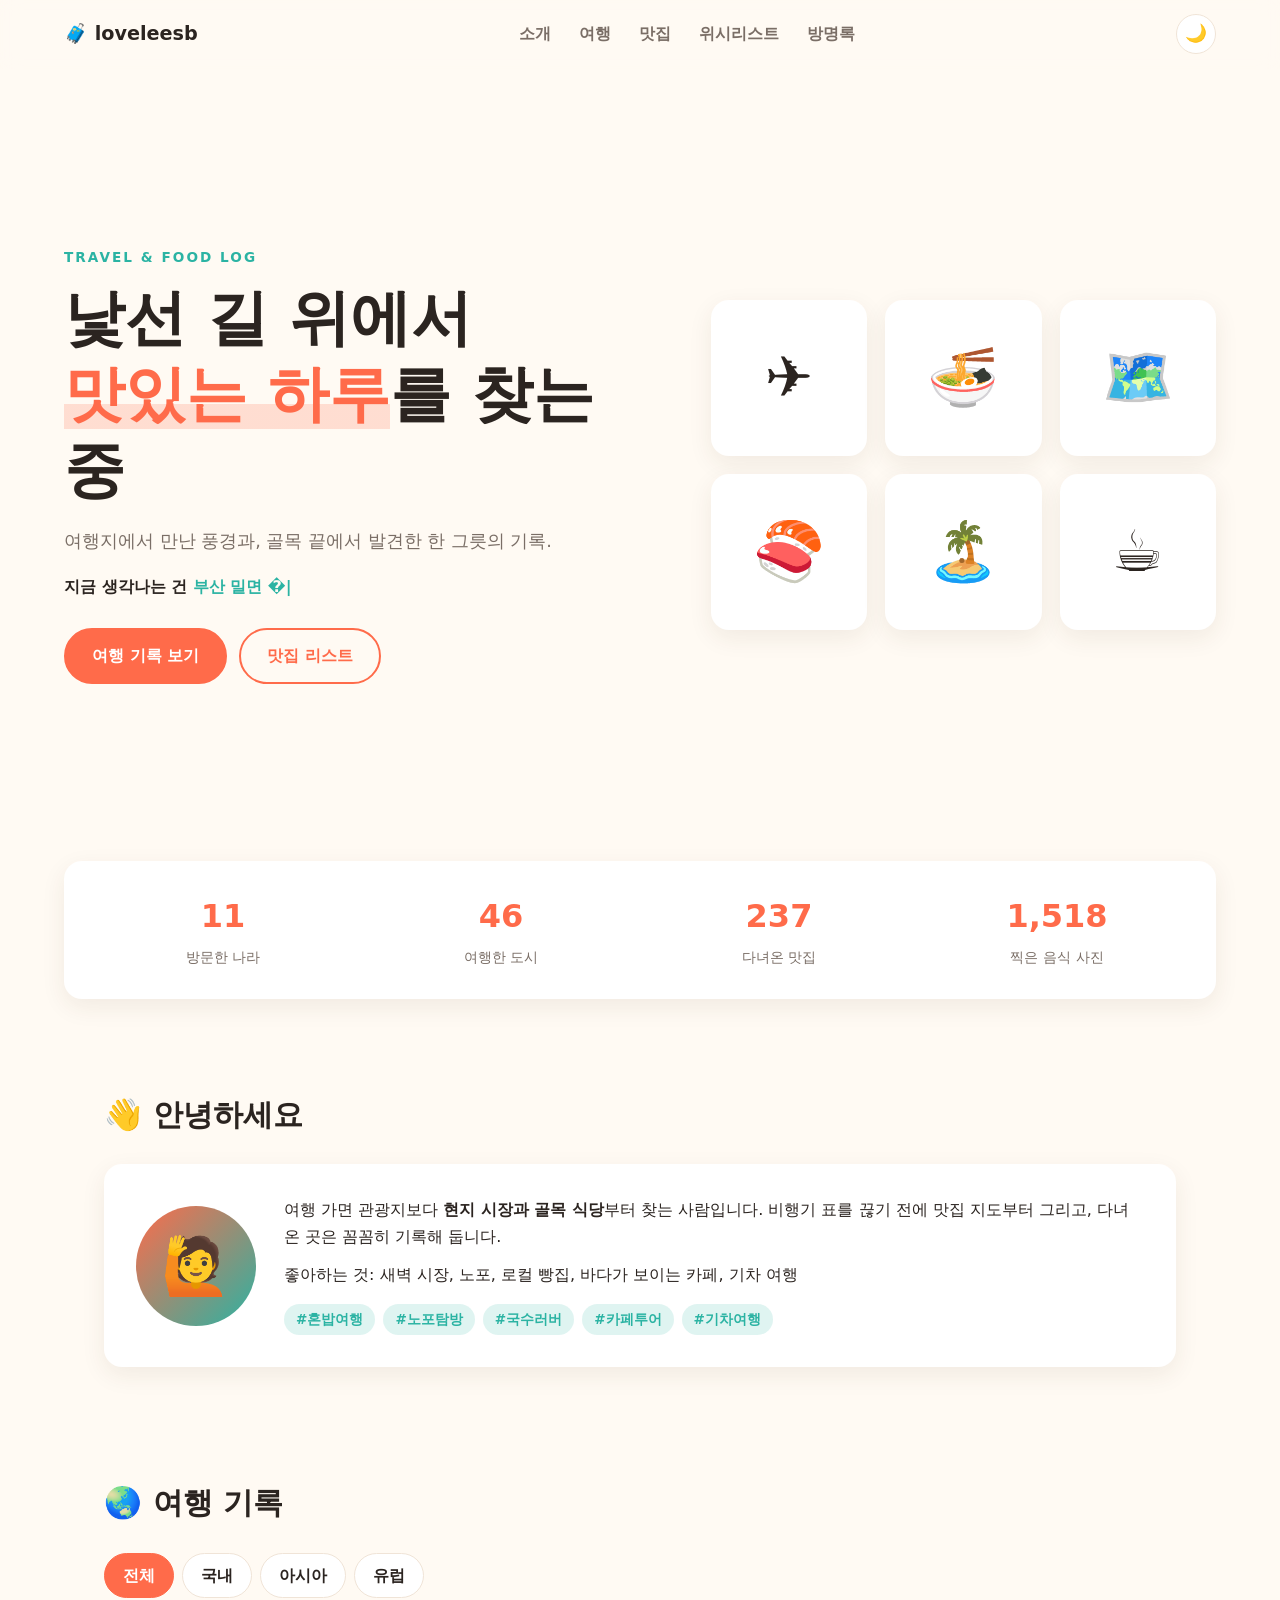
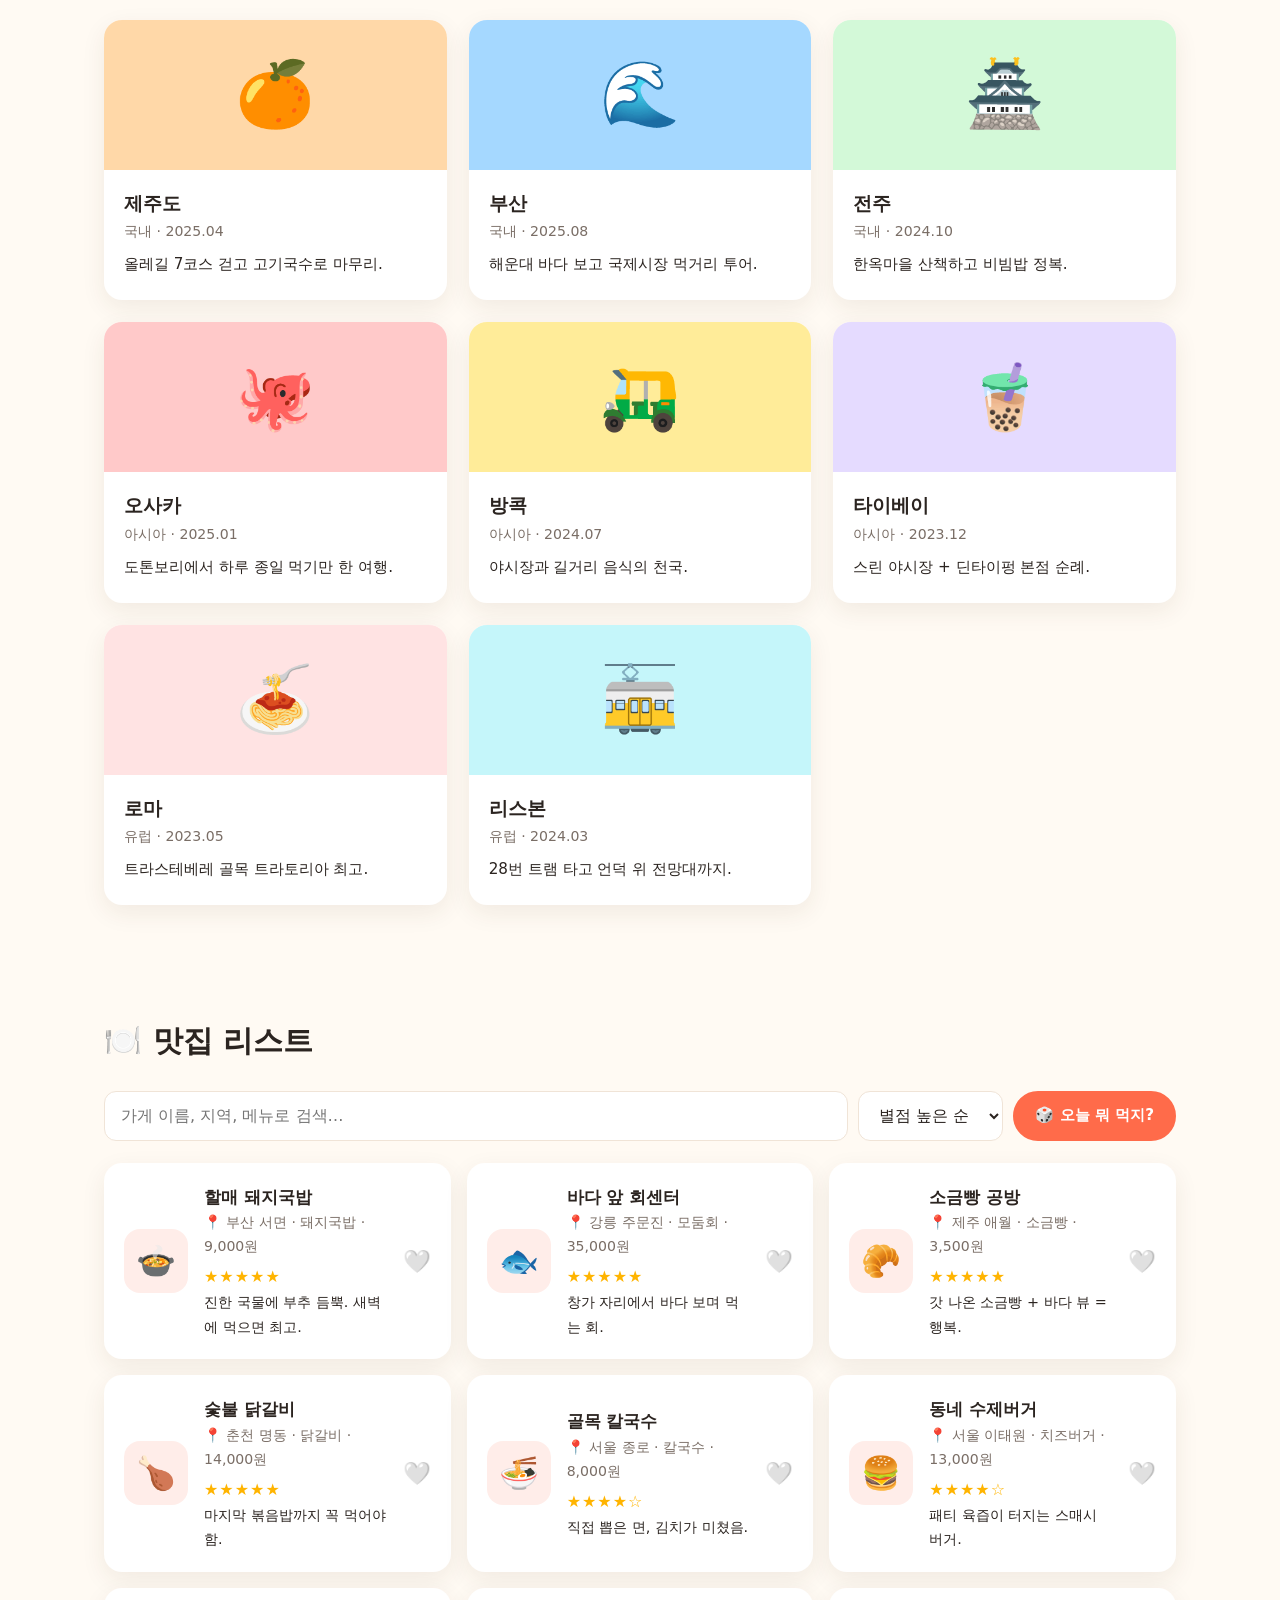
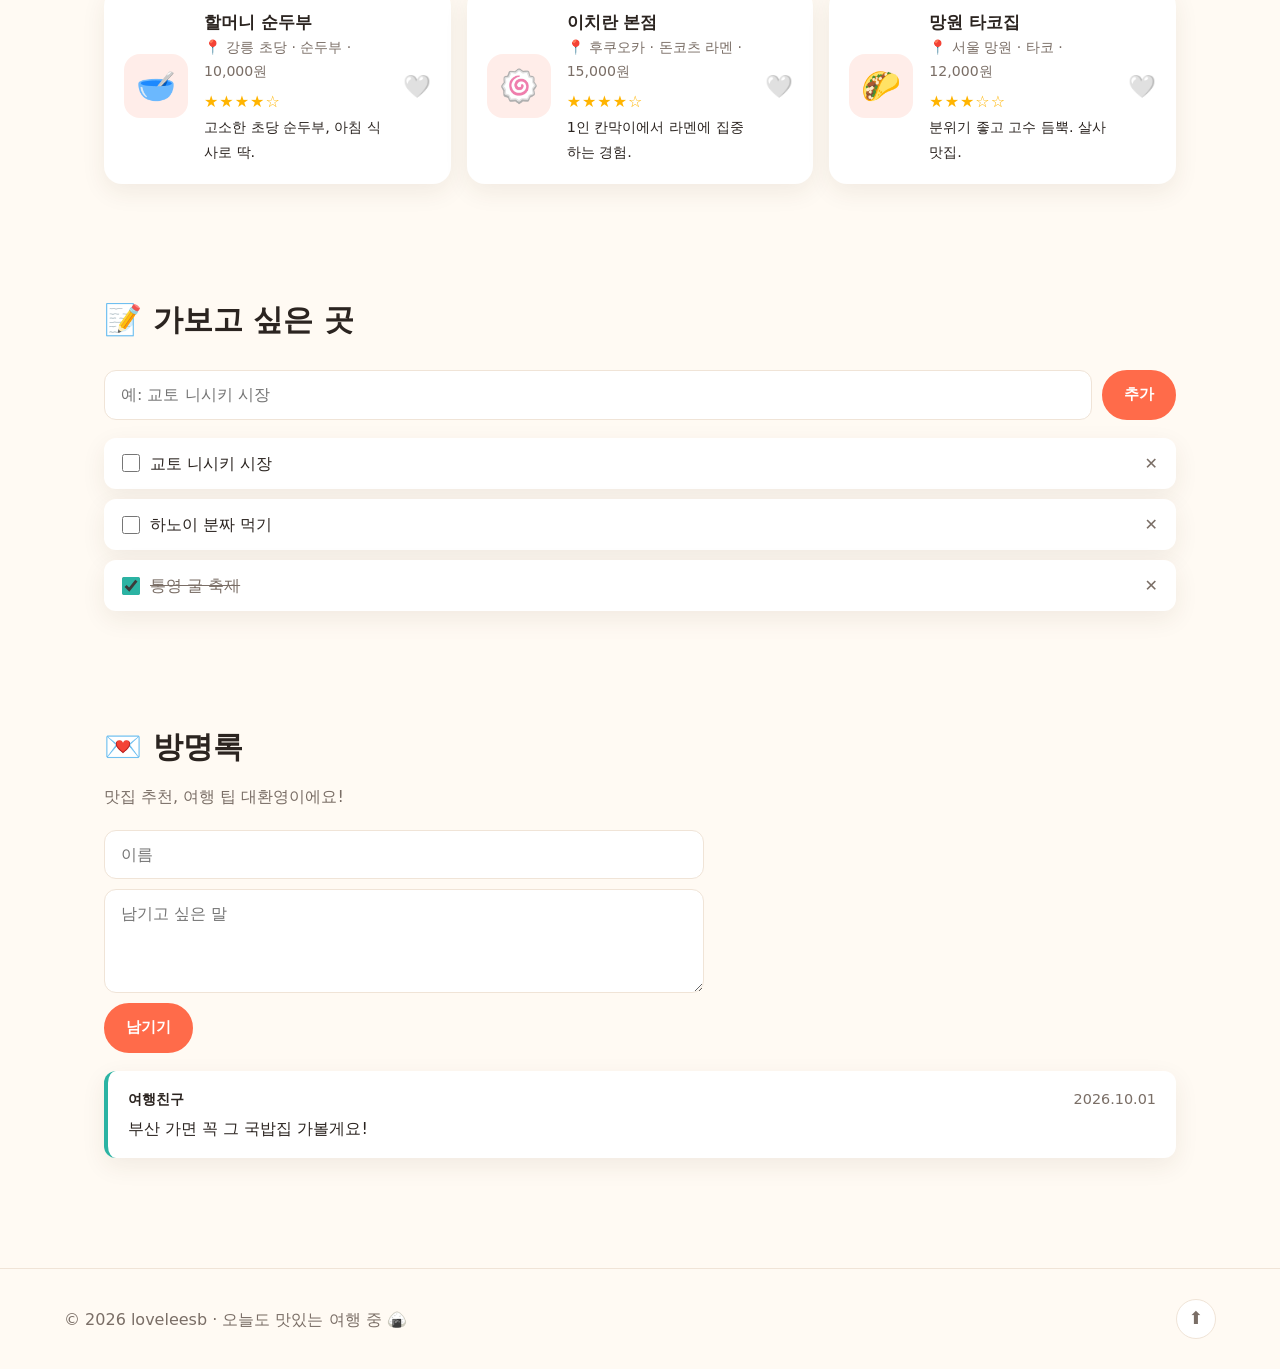
==== index.html @ 7c053d36 "Add personal travel & food page Co-Authored-By: Claude Opus 5.5 <noreply@anthropic.com>" ====
<!DOCTYPE html>
<html lang="ko">
<head>
  <meta charset="UTF-8">
  <meta name="viewport" content="width=device-width, initial-scale=1.0">
  <title>loveleesb · 여행과 맛집 기록</title>
  <meta name="description" content="여행과 맛집 탐방을 좋아하는 loveleesb의 개인 페이지">
  <link rel="stylesheet" href="style.css">
</head>
<body>
  <!-- 내비게이션 -->
  <header class="nav" id="nav">
    <a href="#home" class="logo">🧳 loveleesb</a>
    <nav>
      <ul class="nav-links" id="navLinks">
        <li><a href="#about">소개</a></li>
        <li><a href="#travel">여행</a></li>
        <li><a href="#food">맛집</a></li>
        <li><a href="#wishlist">위시리스트</a></li>
        <li><a href="#guestbook">방명록</a></li>
      </ul>
    </nav>
    <div class="nav-actions">
      <button class="icon-btn" id="themeToggle" aria-label="다크 모드 전환">🌙</button>
      <button class="icon-btn menu-btn" id="menuBtn" aria-label="메뉴 열기">☰</button>
    </div>
  </header>

  <!-- 히어로 -->
  <section class="hero" id="home">
    <div class="hero-content">
      <p class="hero-eyebrow">Travel &amp; Food Log</p>
      <h1>낯선 길 위에서<br><span class="accent">맛있는 하루</span>를 찾는 중</h1>
      <p class="hero-sub">여행지에서 만난 풍경과, 골목 끝에서 발견한 한 그릇의 기록.</p>
      <p class="typing">지금 생각나는 건 <span id="typing"></span><span class="cursor">|</span></p>
      <div class="hero-buttons">
        <a href="#travel" class="btn primary">여행 기록 보기</a>
        <a href="#food" class="btn ghost">맛집 리스트</a>
      </div>
    </div>
    <div class="hero-emoji" aria-hidden="true">
      <span>✈️</span><span>🍜</span><span>🗺️</span><span>🍣</span><span>🏝️</span><span>☕</span>
    </div>
  </section>

  <!-- 통계 -->
  <section class="stats">
    <div class="stat"><strong class="count" data-target="12">0</strong><span>방문한 나라</span></div>
    <div class="stat"><strong class="count" data-target="47">0</strong><span>여행한 도시</span></div>
    <div class="stat"><strong class="count" data-target="238">0</strong><span>다녀온 맛집</span></div>
    <div class="stat"><strong class="count" data-target="1520">0</strong><span>찍은 음식 사진</span></div>
  </section>

  <!-- 소개 -->
  <section class="section reveal" id="about">
    <h2 class="section-title">👋 안녕하세요</h2>
    <div class="about">
      <div class="avatar" aria-hidden="true">🙋</div>
      <div>
        <p>여행 가면 관광지보다 <b>현지 시장과 골목 식당</b>부터 찾는 사람입니다.
          비행기 표를 끊기 전에 맛집 지도부터 그리고, 다녀온 곳은 꼼꼼히 기록해 둡니다.</p>
        <p>좋아하는 것: 새벽 시장, 노포, 로컬 빵집, 바다가 보이는 카페, 기차 여행</p>
        <div class="tags">
          <span>#혼밥여행</span><span>#노포탐방</span><span>#국수러버</span><span>#카페투어</span><span>#기차여행</span>
        </div>
      </div>
    </div>
  </section>

  <!-- 여행 -->
  <section class="section reveal" id="travel">
    <h2 class="section-title">🌏 여행 기록</h2>
    <div class="filters" id="travelFilters">
      <button class="chip active" data-filter="all">전체</button>
      <button class="chip" data-filter="korea">국내</button>
      <button class="chip" data-filter="asia">아시아</button>
      <button class="chip" data-filter="europe">유럽</button>
    </div>
    <div class="grid" id="travelGrid"></div>
  </section>

  <!-- 맛집 -->
  <section class="section reveal" id="food">
    <h2 class="section-title">🍽️ 맛집 리스트</h2>
    <div class="food-toolbar">
      <input type="search" id="foodSearch" placeholder="가게 이름, 지역, 메뉴로 검색…" aria-label="맛집 검색">
      <select id="foodSort" aria-label="정렬">
        <option value="rating">별점 높은 순</option>
        <option value="name">이름 순</option>
        <option value="price">가격 낮은 순</option>
      </select>
      <button class="btn primary small" id="randomPick">🎲 오늘 뭐 먹지?</button>
    </div>
    <div class="food-list" id="foodList"></div>
    <p class="empty" id="foodEmpty" hidden>검색 결과가 없어요 🥲</p>
  </section>

  <!-- 위시리스트 -->
  <section class="section reveal" id="wishlist">
    <h2 class="section-title">📝 가보고 싶은 곳</h2>
    <form class="wish-form" id="wishForm">
      <input type="text" id="wishInput" placeholder="예: 교토 니시키 시장" maxlength="40" required aria-label="가고 싶은 곳">
      <button type="submit" class="btn primary small">추가</button>
    </form>
    <ul class="wish-list" id="wishList"></ul>
  </section>

  <!-- 방명록 -->
  <section class="section reveal" id="guestbook">
    <h2 class="section-title">💌 방명록</h2>
    <p class="section-desc">맛집 추천, 여행 팁 대환영이에요!</p>
    <form class="guest-form" id="guestForm">
      <input type="text" id="guestName" placeholder="이름" maxlength="20" required aria-label="이름">
      <textarea id="guestMsg" placeholder="남기고 싶은 말" maxlength="200" rows="3" required aria-label="메시지"></textarea>
      <button type="submit" class="btn primary small">남기기</button>
    </form>
    <ul class="guest-list" id="guestList"></ul>
  </section>

  <footer class="footer">
    <p>© <span id="year"></span> loveleesb · 오늘도 맛있는 여행 중 🍙</p>
    <button class="icon-btn" id="toTop" aria-label="맨 위로">⬆️</button>
  </footer>

  <!-- 모달 -->
  <div class="modal" id="modal" hidden>
    <div class="modal-box" role="dialog" aria-modal="true">
      <button class="modal-close" id="modalClose" aria-label="닫기">✕</button>
      <div id="modalBody"></div>
    </div>
  </div>

  <script src="script.js"></script>
</body>
</html>
---- style.css ----
:root {
  --bg: #fffaf3;
  --surface: #ffffff;
  --text: #2b2420;
  --muted: #7a6e66;
  --primary: #ff6b4a;
  --primary-dark: #e4532f;
  --accent: #2bb3a3;
  --border: #f0e4d7;
  --shadow: 0 8px 24px rgba(80, 50, 20, 0.08);
  --radius: 18px;
}

[data-theme="dark"] {
  --bg: #1a1714;
  --surface: #26211d;
  --text: #f3ece6;
  --muted: #b3a79d;
  --primary: #ff825f;
  --primary-dark: #ff6b4a;
  --accent: #4fd1c1;
  --border: #3a322c;
  --shadow: 0 8px 24px rgba(0, 0, 0, 0.35);
}

* { box-sizing: border-box; margin: 0; padding: 0; }

html { scroll-behavior: smooth; scroll-padding-top: 72px; }

body {
  font-family: "Pretendard", "Apple SD Gothic Neo", "Malgun Gothic", system-ui, sans-serif;
  background: var(--bg);
  color: var(--text);
  line-height: 1.7;
  transition: background 0.3s, color 0.3s;
}

a { color: inherit; text-decoration: none; }
button, input, select, textarea { font: inherit; color: inherit; }

/* ---------- 내비게이션 ---------- */
.nav {
  position: sticky; top: 0; z-index: 50;
  display: flex; align-items: center; justify-content: space-between;
  padding: 14px 5vw;
  background: color-mix(in srgb, var(--bg) 85%, transparent);
  backdrop-filter: blur(10px);
  border-bottom: 1px solid transparent;
  transition: border-color 0.3s;
}
.nav.scrolled { border-color: var(--border); }
.logo { font-weight: 800; font-size: 1.2rem; }
.nav-links { display: flex; gap: 28px; list-style: none; }
.nav-links a { font-weight: 600; color: var(--muted); transition: color 0.2s; }
.nav-links a:hover, .nav-links a.active { color: var(--primary); }
.nav-actions { display: flex; gap: 8px; }

.icon-btn {
  width: 40px; height: 40px; border-radius: 50%;
  border: 1px solid var(--border); background: var(--surface);
  cursor: pointer; font-size: 1.1rem;
  transition: transform 0.2s;
}
.icon-btn:hover { transform: scale(1.08); }
.menu-btn { display: none; }

/* ---------- 히어로 ---------- */
.hero {
  min-height: 88vh;
  display: grid; grid-template-columns: 1.2fr 1fr; align-items: center; gap: 40px;
  padding: 40px 5vw;
}
.hero-eyebrow { color: var(--accent); font-weight: 700; letter-spacing: 0.15em; text-transform: uppercase; font-size: 0.85rem; }
.hero h1 { font-size: clamp(2.2rem, 5vw, 3.8rem); line-height: 1.25; margin: 12px 0 18px; }
.accent {
  color: var(--primary);
  background: linear-gradient(transparent 65%, color-mix(in srgb, var(--primary) 20%, transparent) 65%);
}
.hero-sub { color: var(--muted); font-size: 1.1rem; }
.typing { margin-top: 16px; font-weight: 600; }
#typing { color: var(--accent); }
.cursor { animation: blink 1s step-end infinite; color: var(--accent); }
@keyframes blink { 50% { opacity: 0; } }

.hero-buttons { display: flex; gap: 12px; margin-top: 28px; flex-wrap: wrap; }
.btn {
  display: inline-block; padding: 12px 26px; border-radius: 999px;
  font-weight: 700; border: 2px solid var(--primary); cursor: pointer;
  transition: transform 0.2s, background 0.2s;
}
.btn:hover { transform: translateY(-2px); }
.btn.primary { background: var(--primary); color: #fff; }
.btn.primary:hover { background: var(--primary-dark); }
.btn.ghost { background: transparent; color: var(--primary); }
.btn.small { padding: 10px 20px; font-size: 0.95rem; }

.hero-emoji {
  display: grid; grid-template-columns: repeat(3, 1fr); gap: 18px;
}
.hero-emoji span {
  aspect-ratio: 1; display: grid; place-items: center;
  font-size: clamp(2.2rem, 5vw, 3.6rem);
  background: var(--surface); border-radius: var(--radius);
  box-shadow: var(--shadow);
  animation: float 4s ease-in-out infinite;
}
.hero-emoji span:nth-child(2n) { animation-delay: -2s; }
.hero-emoji span:nth-child(3n) { animation-delay: -1s; }
@keyframes float { 50% { transform: translateY(-10px); } }

/* ---------- 통계 ---------- */
.stats {
  display: grid; grid-template-columns: repeat(4, 1fr); gap: 16px;
  margin: 0 5vw; padding: 28px;
  background: var(--surface); border-radius: var(--radius); box-shadow: var(--shadow);
  text-align: center;
}
.stat strong { display: block; font-size: 2rem; color: var(--primary); }
.stat span { color: var(--muted); font-size: 0.9rem; }

/* ---------- 공통 섹션 ---------- */
.section { padding: 90px 5vw 20px; max-width: 1200px; margin: 0 auto; }
.section-title { font-size: 1.9rem; margin-bottom: 24px; }
.section-desc { color: var(--muted); margin: -14px 0 20px; }

.reveal { opacity: 0; transform: translateY(30px); transition: opacity 0.7s, transform 0.7s; }
.reveal.visible { opacity: 1; transform: none; }

/* ---------- 소개 ---------- */
.about {
  display: flex; gap: 28px; align-items: center;
  background: var(--surface); padding: 32px; border-radius: var(--radius); box-shadow: var(--shadow);
}
.about p + p { margin-top: 10px; }
.avatar {
  flex-shrink: 0; width: 120px; height: 120px; border-radius: 50%;
  display: grid; place-items: center; font-size: 3.5rem;
  background: linear-gradient(135deg, var(--primary), var(--accent));
}
.tags { display: flex; flex-wrap: wrap; gap: 8px; margin-top: 16px; }
.tags span {
  padding: 4px 12px; border-radius: 999px; font-size: 0.85rem; font-weight: 600;
  background: color-mix(in srgb, var(--accent) 15%, transparent); color: var(--accent);
}

/* ---------- 필터 & 카드 ---------- */
.filters { display: flex; gap: 8px; flex-wrap: wrap; margin-bottom: 22px; }
.chip {
  padding: 8px 18px; border-radius: 999px; cursor: pointer; font-weight: 600;
  border: 1px solid var(--border); background: var(--surface);
  transition: all 0.2s;
}
.chip.active, .chip:hover { background: var(--primary); color: #fff; border-color: var(--primary); }

.grid { display: grid; grid-template-columns: repeat(auto-fill, minmax(260px, 1fr)); gap: 22px; }
.card {
  background: var(--surface); border-radius: var(--radius); overflow: hidden;
  box-shadow: var(--shadow); cursor: pointer;
  transition: transform 0.25s, box-shadow 0.25s;
  animation: pop 0.4s ease;
}
.card:hover { transform: translateY(-6px); box-shadow: 0 14px 32px rgba(80, 50, 20, 0.15); }
@keyframes pop { from { opacity: 0; transform: scale(0.95); } }
.card-cover { height: 150px; display: grid; place-items: center; font-size: 4rem; }
.card-body { padding: 18px 20px 22px; }
.card-body h3 { font-size: 1.2rem; }
.card-meta { color: var(--muted); font-size: 0.88rem; }
.card-body p { margin-top: 8px; font-size: 0.95rem; }

/* ---------- 맛집 ---------- */
.food-toolbar { display: flex; gap: 10px; flex-wrap: wrap; margin-bottom: 22px; }
.food-toolbar input, .food-toolbar select,
.wish-form input, .guest-form input, .guest-form textarea {
  padding: 10px 16px; border-radius: 12px;
  border: 1px solid var(--border); background: var(--surface);
  outline: none; transition: border-color 0.2s;
}
.food-toolbar input { flex: 1; min-width: 200px; }
input:focus, select:focus, textarea:focus { border-color: var(--primary); }

.food-list { display: grid; grid-template-columns: repeat(auto-fill, minmax(320px, 1fr)); gap: 16px; }
.food-item {
  display: flex; gap: 16px; align-items: center;
  background: var(--surface); padding: 18px; border-radius: var(--radius); box-shadow: var(--shadow);
  border: 2px solid transparent; transition: border-color 0.3s;
  animation: pop 0.4s ease;
}
.food-item.highlight { border-color: var(--primary); animation: shake 0.5s; }
@keyframes shake { 25% { transform: rotate(-1.5deg); } 75% { transform: rotate(1.5deg); } }
.food-emoji {
  flex-shrink: 0; width: 64px; height: 64px; border-radius: 16px;
  display: grid; place-items: center; font-size: 2rem;
  background: color-mix(in srgb, var(--primary) 12%, transparent);
}
.food-info { flex: 1; min-width: 0; }
.food-info h3 { font-size: 1.05rem; }
.food-info .card-meta { margin-bottom: 4px; }
.stars { color: #ffb400; letter-spacing: 1px; }
.food-note { font-size: 0.9rem; }
.like-btn {
  border: none; background: none; cursor: pointer; font-size: 1.4rem;
  display: flex; flex-direction: column; align-items: center; color: var(--muted); font-size: 0.8rem;
}
.like-btn .heart { font-size: 1.4rem; transition: transform 0.2s; }
.like-btn.liked .heart { transform: scale(1.2); }
.empty { text-align: center; color: var(--muted); padding: 30px; }

/* ---------- 위시리스트 ---------- */
.wish-form, .guest-form { display: flex; gap: 10px; margin-bottom: 18px; flex-wrap: wrap; }
.wish-form input { flex: 1; min-width: 200px; }
.wish-list, .guest-list { list-style: none; display: grid; gap: 10px; }
.wish-list li {
  display: flex; align-items: center; gap: 12px;
  background: var(--surface); padding: 12px 18px; border-radius: 12px; box-shadow: var(--shadow);
}
.wish-list label { flex: 1; display: flex; gap: 10px; align-items: center; cursor: pointer; }
.wish-list input[type="checkbox"] { width: 18px; height: 18px; accent-color: var(--accent); }
.wish-list li.done span { text-decoration: line-through; color: var(--muted); }
.del-btn { border: none; background: none; cursor: pointer; color: var(--muted); font-size: 1rem; }
.del-btn:hover { color: var(--primary); }

/* ---------- 방명록 ---------- */
.guest-form { flex-direction: column; max-width: 600px; }
.guest-form button { align-self: flex-start; }
.guest-list li {
  background: var(--surface); padding: 16px 20px; border-radius: 12px; box-shadow: var(--shadow);
  border-left: 4px solid var(--accent);
}
.guest-list .guest-head { display: flex; justify-content: space-between; gap: 10px; font-size: 0.9rem; }
.guest-list .guest-head span { color: var(--muted); }
.guest-list p { margin-top: 4px; white-space: pre-wrap; word-break: break-word; }

/* ---------- 푸터 ---------- */
.footer {
  margin-top: 90px; padding: 30px 5vw;
  display: flex; justify-content: space-between; align-items: center;
  border-top: 1px solid var(--border); color: var(--muted);
}

/* ---------- 모달 ---------- */
.modal {
  position: fixed; inset: 0; z-index: 100;
  display: grid; place-items: center; padding: 20px;
  background: rgba(0, 0, 0, 0.5);
}
.modal[hidden] { display: none; }
.modal-box {
  position: relative; width: min(520px, 100%);
  background: var(--surface); border-radius: var(--radius); overflow: hidden;
  animation: pop 0.25s ease;
}
.modal-close {
  position: absolute; top: 12px; right: 12px;
  width: 34px; height: 34px; border-radius: 50%; border: none; cursor: pointer;
  background: rgba(255, 255, 255, 0.8); color: #333;
}
.modal-box .card-cover { height: 180px; font-size: 5rem; }
.modal-box .card-body { padding: 24px; }
.modal-box ul { margin: 12px 0 0 18px; }

/* ---------- 반응형 ---------- */
@media (max-width: 860px) {
  .menu-btn { display: block; }
  .nav-links {
    position: absolute; top: 100%; left: 0; right: 0;
    flex-direction: column; gap: 0;
    background: var(--surface); border-bottom: 1px solid var(--border);
    max-height: 0; overflow: hidden; transition: max-height 0.3s;
  }
  .nav-links.open { max-height: 320px; }
  .nav-links a { display: block; padding: 14px 5vw; }
  .hero { grid-template-columns: 1fr; min-height: auto; padding-top: 50px; }
  .stats { grid-template-columns: repeat(2, 1fr); }
  .about { flex-direction: column; text-align: center; }
  .tags { justify-content: center; }
  .food-list { grid-template-columns: 1fr; }
}
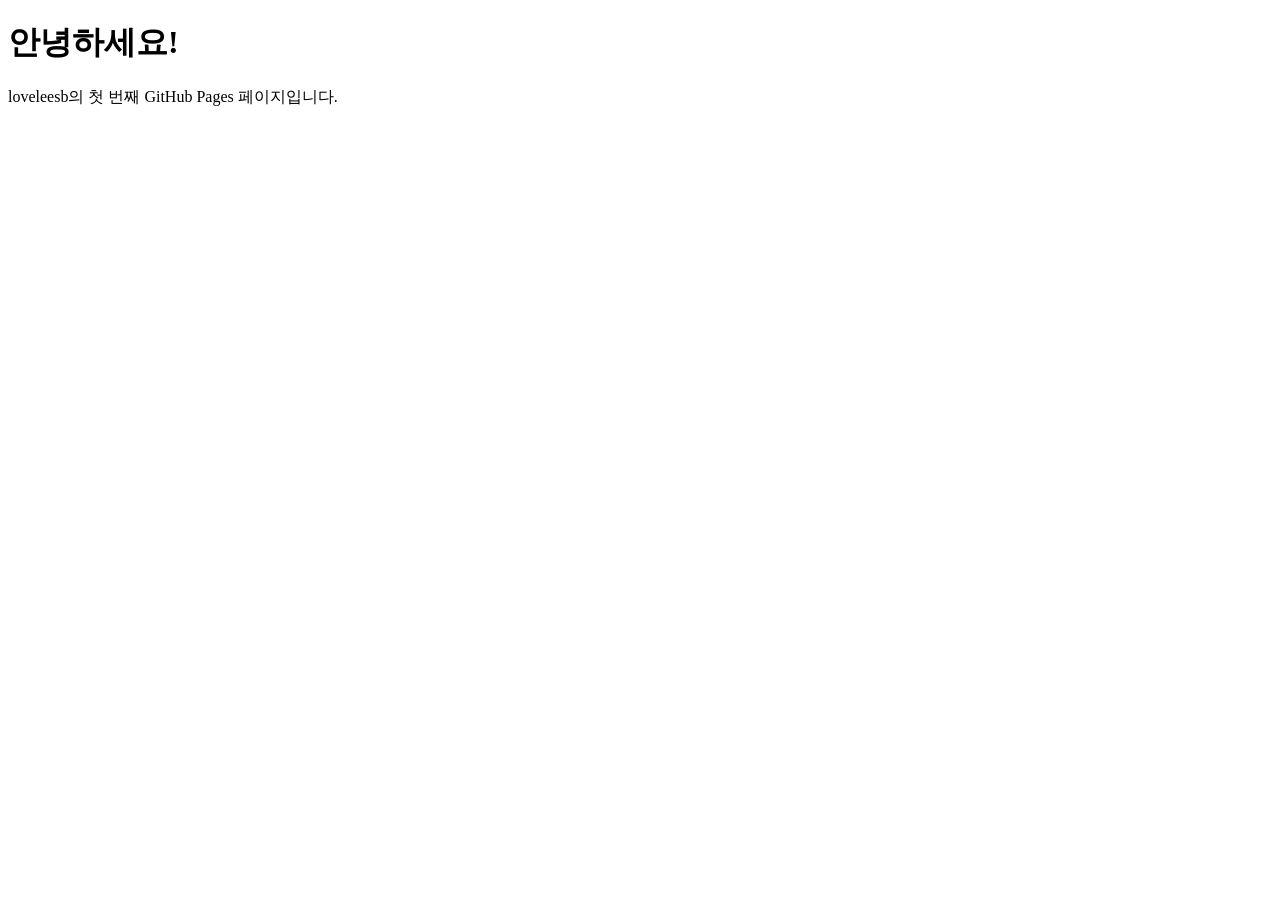
==== commit 4e56c939: "Replace index.html with simple page Co-Authored-By: Claude Opus 5.5 <noreply@anthropic.com>" ====
--- a/index.html
+++ b/index.html
@@ -3,133 +3,10 @@
 <head>
   <meta charset="UTF-8">
   <meta name="viewport" content="width=device-width, initial-scale=1.0">
-  <title>loveleesb · 여행과 맛집 기록</title>
-  <meta name="description" content="여행과 맛집 탐방을 좋아하는 loveleesb의 개인 페이지">
-  <link rel="stylesheet" href="style.css">
+  <title>My Home</title>
 </head>
 <body>
-  <!-- 내비게이션 -->
-  <header class="nav" id="nav">
-    <a href="#home" class="logo">🧳 loveleesb</a>
-    <nav>
-      <ul class="nav-links" id="navLinks">
-        <li><a href="#about">소개</a></li>
-        <li><a href="#travel">여행</a></li>
-        <li><a href="#food">맛집</a></li>
-        <li><a href="#wishlist">위시리스트</a></li>
-        <li><a href="#guestbook">방명록</a></li>
-      </ul>
-    </nav>
-    <div class="nav-actions">
-      <button class="icon-btn" id="themeToggle" aria-label="다크 모드 전환">🌙</button>
-      <button class="icon-btn menu-btn" id="menuBtn" aria-label="메뉴 열기">☰</button>
-    </div>
-  </header>
-
-  <!-- 히어로 -->
-  <section class="hero" id="home">
-    <div class="hero-content">
-      <p class="hero-eyebrow">Travel &amp; Food Log</p>
-      <h1>낯선 길 위에서<br><span class="accent">맛있는 하루</span>를 찾는 중</h1>
-      <p class="hero-sub">여행지에서 만난 풍경과, 골목 끝에서 발견한 한 그릇의 기록.</p>
-      <p class="typing">지금 생각나는 건 <span id="typing"></span><span class="cursor">|</span></p>
-      <div class="hero-buttons">
-        <a href="#travel" class="btn primary">여행 기록 보기</a>
-        <a href="#food" class="btn ghost">맛집 리스트</a>
-      </div>
-    </div>
-    <div class="hero-emoji" aria-hidden="true">
-      <span>✈️</span><span>🍜</span><span>🗺️</span><span>🍣</span><span>🏝️</span><span>☕</span>
-    </div>
-  </section>
-
-  <!-- 통계 -->
-  <section class="stats">
-    <div class="stat"><strong class="count" data-target="12">0</strong><span>방문한 나라</span></div>
-    <div class="stat"><strong class="count" data-target="47">0</strong><span>여행한 도시</span></div>
-    <div class="stat"><strong class="count" data-target="238">0</strong><span>다녀온 맛집</span></div>
-    <div class="stat"><strong class="count" data-target="1520">0</strong><span>찍은 음식 사진</span></div>
-  </section>
-
-  <!-- 소개 -->
-  <section class="section reveal" id="about">
-    <h2 class="section-title">👋 안녕하세요</h2>
-    <div class="about">
-      <div class="avatar" aria-hidden="true">🙋</div>
-      <div>
-        <p>여행 가면 관광지보다 <b>현지 시장과 골목 식당</b>부터 찾는 사람입니다.
-          비행기 표를 끊기 전에 맛집 지도부터 그리고, 다녀온 곳은 꼼꼼히 기록해 둡니다.</p>
-        <p>좋아하는 것: 새벽 시장, 노포, 로컬 빵집, 바다가 보이는 카페, 기차 여행</p>
-        <div class="tags">
-          <span>#혼밥여행</span><span>#노포탐방</span><span>#국수러버</span><span>#카페투어</span><span>#기차여행</span>
-        </div>
-      </div>
-    </div>
-  </section>
-
-  <!-- 여행 -->
-  <section class="section reveal" id="travel">
-    <h2 class="section-title">🌏 여행 기록</h2>
-    <div class="filters" id="travelFilters">
-      <button class="chip active" data-filter="all">전체</button>
-      <button class="chip" data-filter="korea">국내</button>
-      <button class="chip" data-filter="asia">아시아</button>
-      <button class="chip" data-filter="europe">유럽</button>
-    </div>
-    <div class="grid" id="travelGrid"></div>
-  </section>
-
-  <!-- 맛집 -->
-  <section class="section reveal" id="food">
-    <h2 class="section-title">🍽️ 맛집 리스트</h2>
-    <div class="food-toolbar">
-      <input type="search" id="foodSearch" placeholder="가게 이름, 지역, 메뉴로 검색…" aria-label="맛집 검색">
-      <select id="foodSort" aria-label="정렬">
-        <option value="rating">별점 높은 순</option>
-        <option value="name">이름 순</option>
-        <option value="price">가격 낮은 순</option>
-      </select>
-      <button class="btn primary small" id="randomPick">🎲 오늘 뭐 먹지?</button>
-    </div>
-    <div class="food-list" id="foodList"></div>
-    <p class="empty" id="foodEmpty" hidden>검색 결과가 없어요 🥲</p>
-  </section>
-
-  <!-- 위시리스트 -->
-  <section class="section reveal" id="wishlist">
-    <h2 class="section-title">📝 가보고 싶은 곳</h2>
-    <form class="wish-form" id="wishForm">
-      <input type="text" id="wishInput" placeholder="예: 교토 니시키 시장" maxlength="40" required aria-label="가고 싶은 곳">
-      <button type="submit" class="btn primary small">추가</button>
-    </form>
-    <ul class="wish-list" id="wishList"></ul>
-  </section>
-
-  <!-- 방명록 -->
-  <section class="section reveal" id="guestbook">
-    <h2 class="section-title">💌 방명록</h2>
-    <p class="section-desc">맛집 추천, 여행 팁 대환영이에요!</p>
-    <form class="guest-form" id="guestForm">
-      <input type="text" id="guestName" placeholder="이름" maxlength="20" required aria-label="이름">
-      <textarea id="guestMsg" placeholder="남기고 싶은 말" maxlength="200" rows="3" required aria-label="메시지"></textarea>
-      <button type="submit" class="btn primary small">남기기</button>
-    </form>
-    <ul class="guest-list" id="guestList"></ul>
-  </section>
-
-  <footer class="footer">
-    <p>© <span id="year"></span> loveleesb · 오늘도 맛있는 여행 중 🍙</p>
-    <button class="icon-btn" id="toTop" aria-label="맨 위로">⬆️</button>
-  </footer>
-
-  <!-- 모달 -->
-  <div class="modal" id="modal" hidden>
-    <div class="modal-box" role="dialog" aria-modal="true">
-      <button class="modal-close" id="modalClose" aria-label="닫기">✕</button>
-      <div id="modalBody"></div>
-    </div>
-  </div>
-
-  <script src="script.js"></script>
+  <h1>안녕하세요!</h1>
+  <p>loveleesb의 첫 번째 GitHub Pages 페이지입니다.</p>
 </body>
 </html>
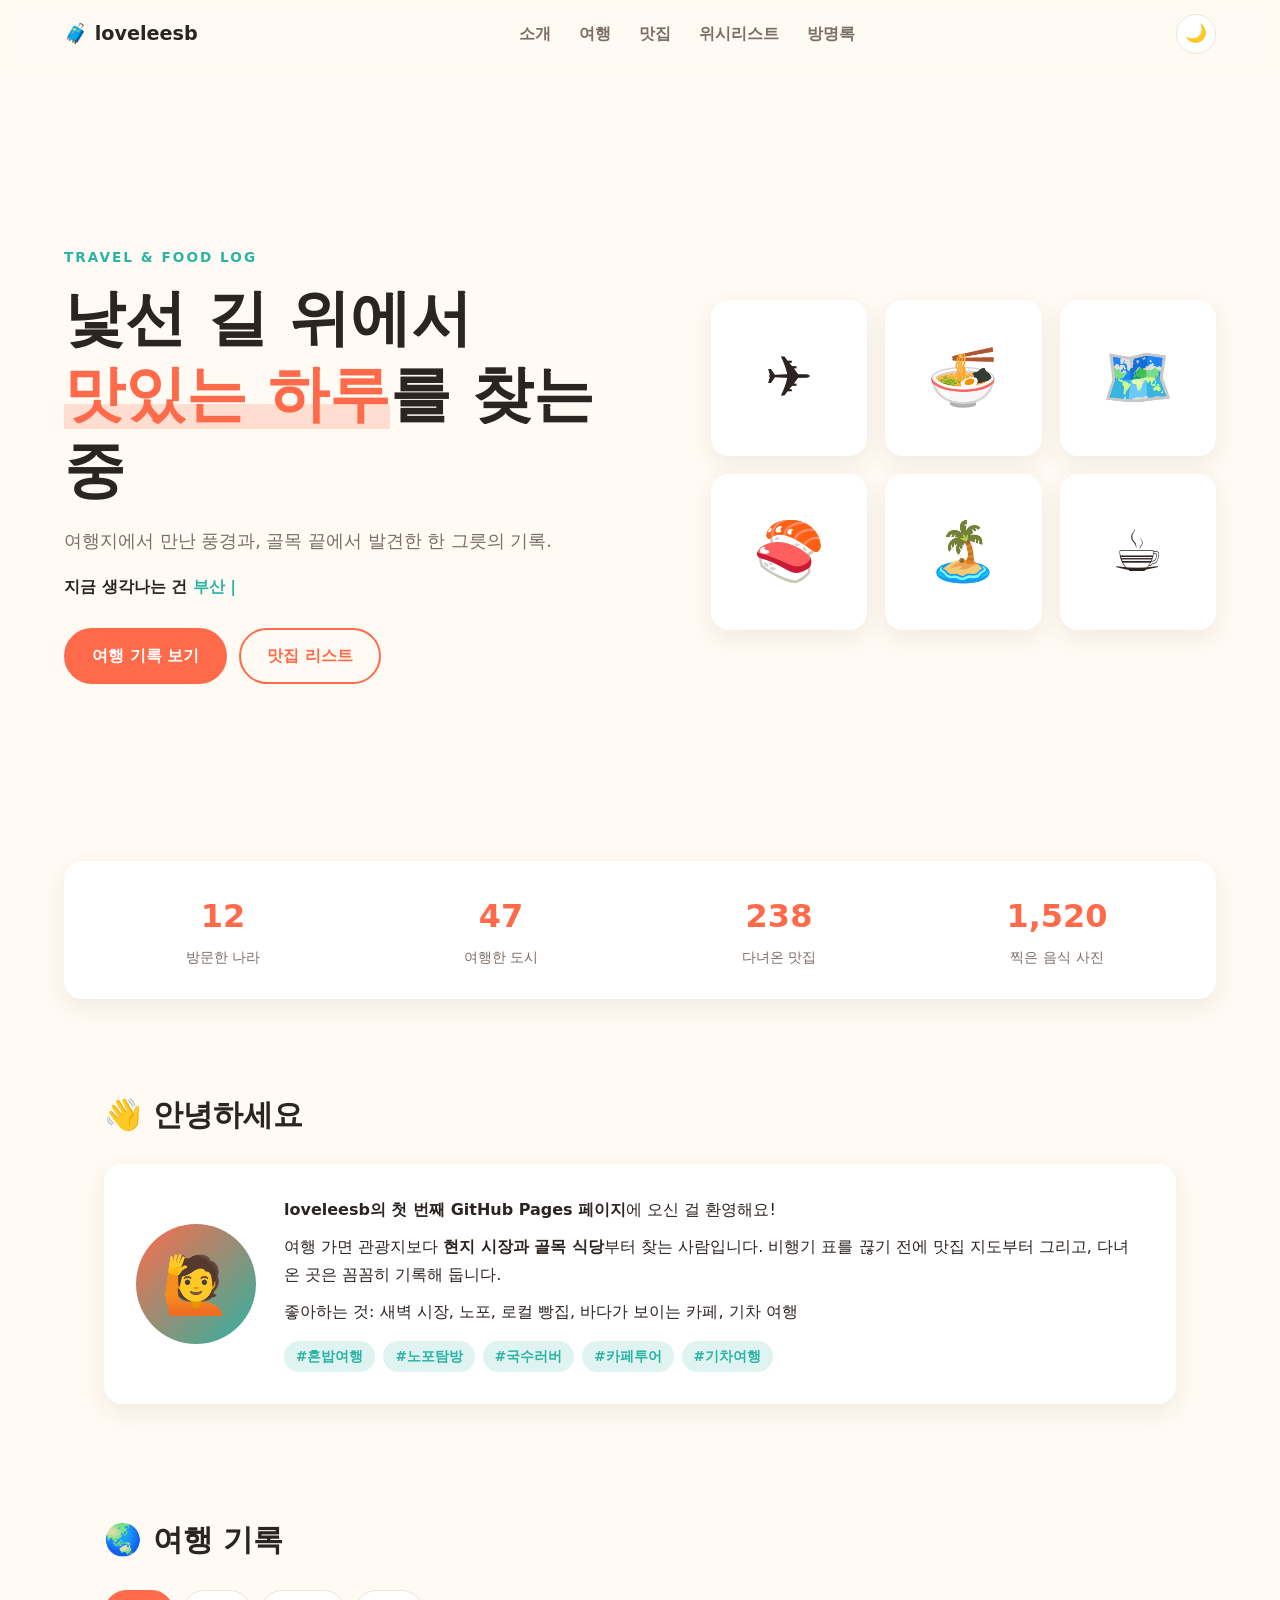
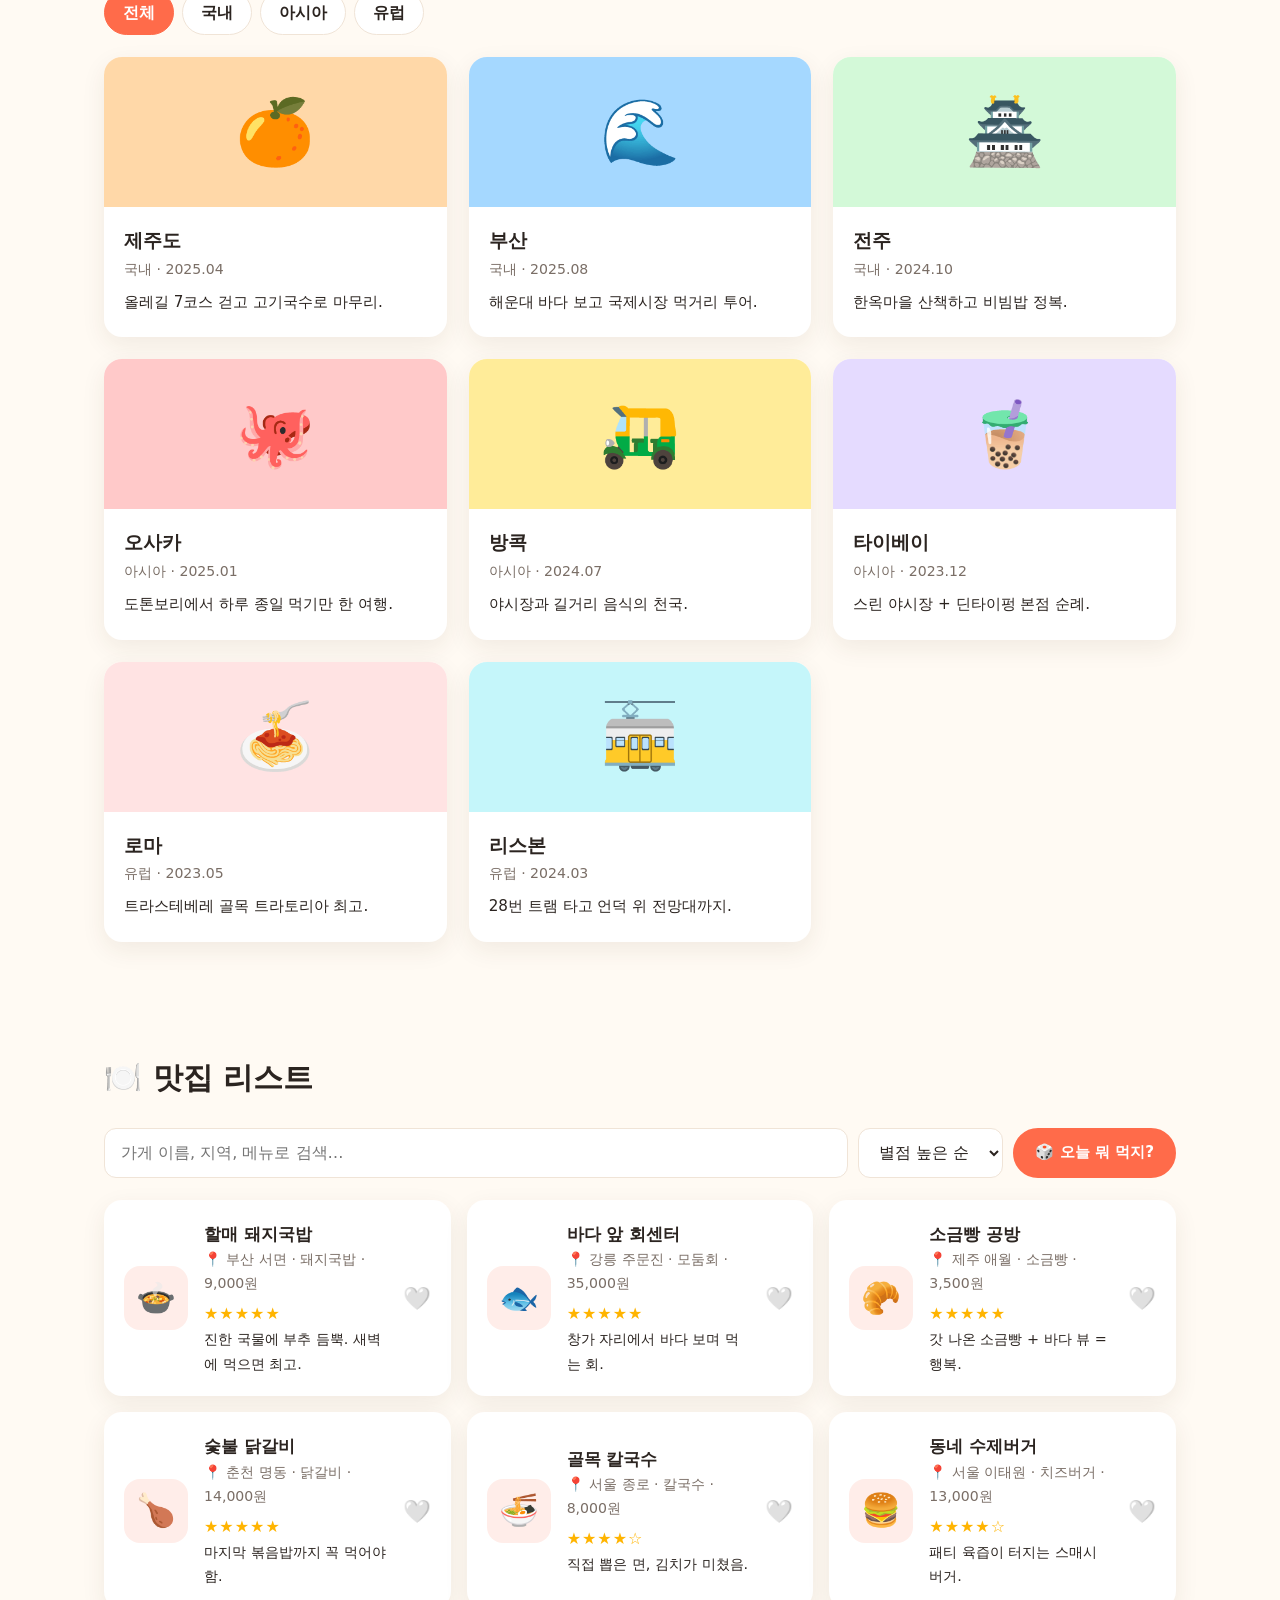
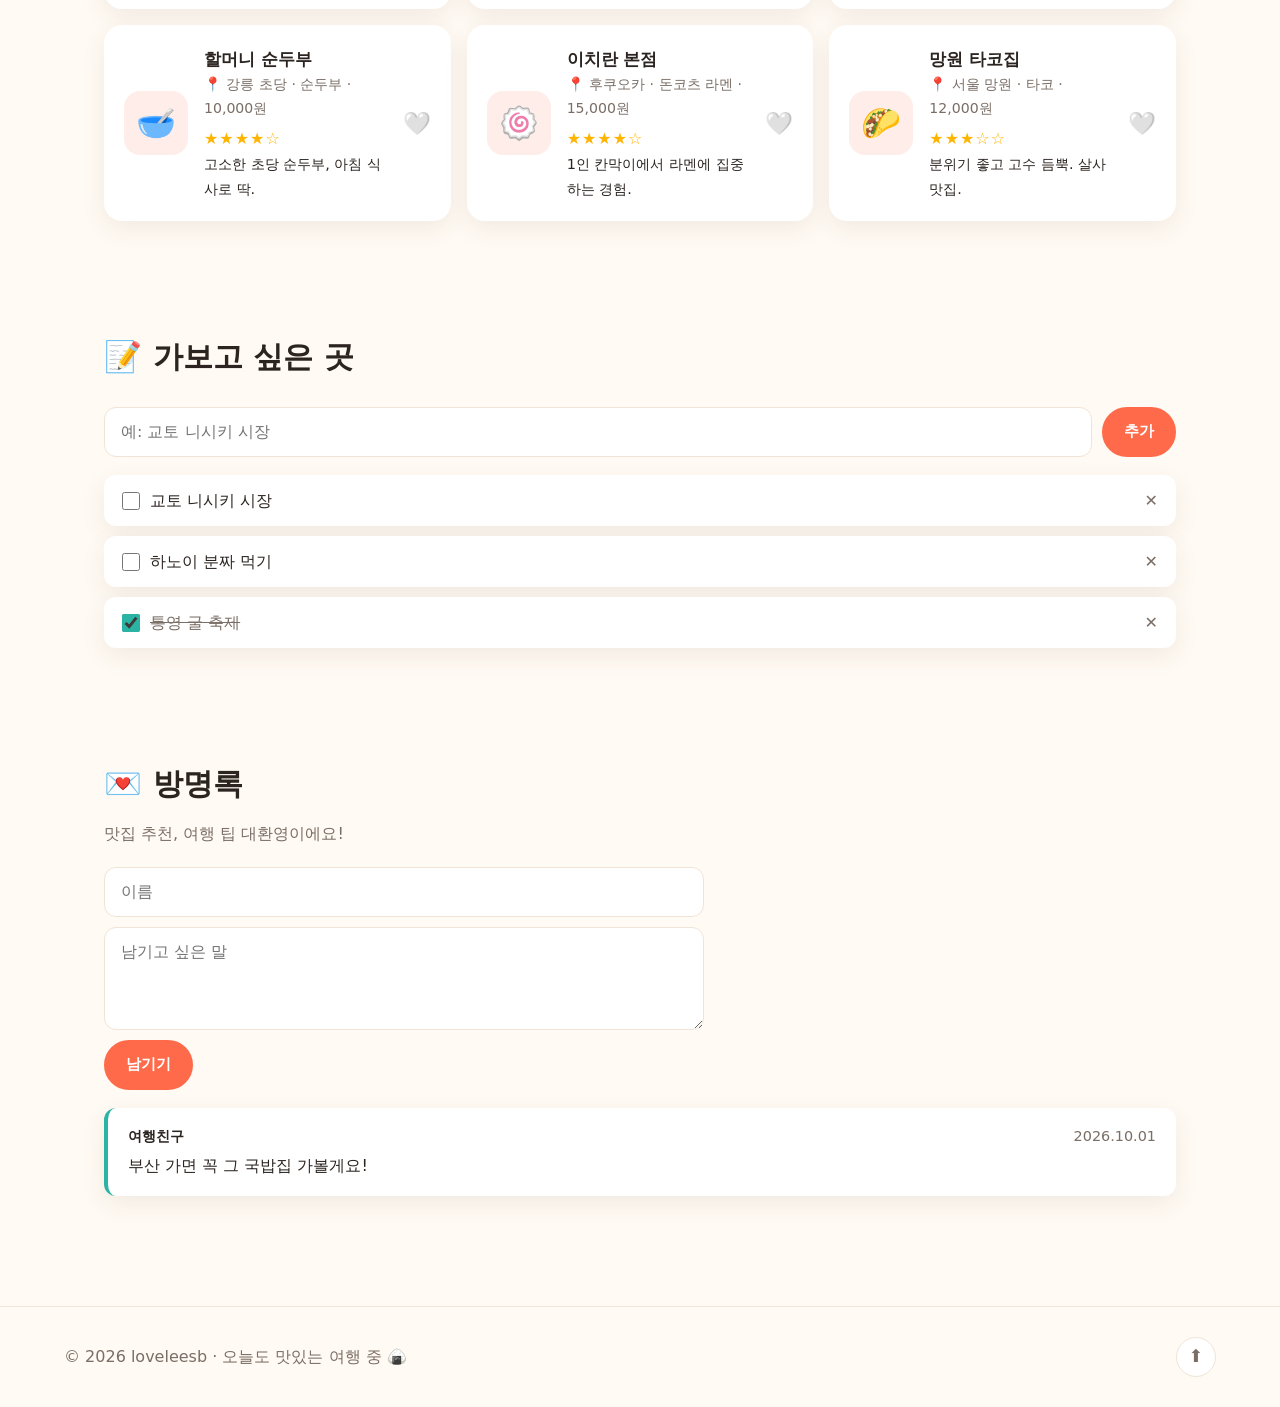
==== commit 598077eb: "Restore travel & food page and add welcome message Co-Authored-By: Claude Opus 5.5 <noreply@anthropi" ====
--- a/index.html
+++ b/index.html
@@ -3,10 +3,134 @@
 <head>
   <meta charset="UTF-8">
   <meta name="viewport" content="width=device-width, initial-scale=1.0">
-  <title>My Home</title>
+  <title>loveleesb · 여행과 맛집 기록</title>
+  <meta name="description" content="여행과 맛집 탐방을 좋아하는 loveleesb의 개인 페이지">
+  <link rel="stylesheet" href="style.css">
 </head>
 <body>
-  <h1>안녕하세요!</h1>
-  <p>loveleesb의 첫 번째 GitHub Pages 페이지입니다.</p>
+  <!-- 내비게이션 -->
+  <header class="nav" id="nav">
+    <a href="#home" class="logo">🧳 loveleesb</a>
+    <nav>
+      <ul class="nav-links" id="navLinks">
+        <li><a href="#about">소개</a></li>
+        <li><a href="#travel">여행</a></li>
+        <li><a href="#food">맛집</a></li>
+        <li><a href="#wishlist">위시리스트</a></li>
+        <li><a href="#guestbook">방명록</a></li>
+      </ul>
+    </nav>
+    <div class="nav-actions">
+      <button class="icon-btn" id="themeToggle" aria-label="다크 모드 전환">🌙</button>
+      <button class="icon-btn menu-btn" id="menuBtn" aria-label="메뉴 열기">☰</button>
+    </div>
+  </header>
+
+  <!-- 히어로 -->
+  <section class="hero" id="home">
+    <div class="hero-content">
+      <p class="hero-eyebrow">Travel &amp; Food Log</p>
+      <h1>낯선 길 위에서<br><span class="accent">맛있는 하루</span>를 찾는 중</h1>
+      <p class="hero-sub">여행지에서 만난 풍경과, 골목 끝에서 발견한 한 그릇의 기록.</p>
+      <p class="typing">지금 생각나는 건 <span id="typing"></span><span class="cursor">|</span></p>
+      <div class="hero-buttons">
+        <a href="#travel" class="btn primary">여행 기록 보기</a>
+        <a href="#food" class="btn ghost">맛집 리스트</a>
+      </div>
+    </div>
+    <div class="hero-emoji" aria-hidden="true">
+      <span>✈️</span><span>🍜</span><span>🗺️</span><span>🍣</span><span>🏝️</span><span>☕</span>
+    </div>
+  </section>
+
+  <!-- 통계 -->
+  <section class="stats">
+    <div class="stat"><strong class="count" data-target="12">0</strong><span>방문한 나라</span></div>
+    <div class="stat"><strong class="count" data-target="47">0</strong><span>여행한 도시</span></div>
+    <div class="stat"><strong class="count" data-target="238">0</strong><span>다녀온 맛집</span></div>
+    <div class="stat"><strong class="count" data-target="1520">0</strong><span>찍은 음식 사진</span></div>
+  </section>
+
+  <!-- 소개 -->
+  <section class="section reveal" id="about">
+    <h2 class="section-title">👋 안녕하세요</h2>
+    <div class="about">
+      <div class="avatar" aria-hidden="true">🙋</div>
+      <div>
+        <p><b>loveleesb의 첫 번째 GitHub Pages 페이지</b>에 오신 걸 환영해요!</p>
+        <p>여행 가면 관광지보다 <b>현지 시장과 골목 식당</b>부터 찾는 사람입니다.
+          비행기 표를 끊기 전에 맛집 지도부터 그리고, 다녀온 곳은 꼼꼼히 기록해 둡니다.</p>
+        <p>좋아하는 것: 새벽 시장, 노포, 로컬 빵집, 바다가 보이는 카페, 기차 여행</p>
+        <div class="tags">
+          <span>#혼밥여행</span><span>#노포탐방</span><span>#국수러버</span><span>#카페투어</span><span>#기차여행</span>
+        </div>
+      </div>
+    </div>
+  </section>
+
+  <!-- 여행 -->
+  <section class="section reveal" id="travel">
+    <h2 class="section-title">🌏 여행 기록</h2>
+    <div class="filters" id="travelFilters">
+      <button class="chip active" data-filter="all">전체</button>
+      <button class="chip" data-filter="korea">국내</button>
+      <button class="chip" data-filter="asia">아시아</button>
+      <button class="chip" data-filter="europe">유럽</button>
+    </div>
+    <div class="grid" id="travelGrid"></div>
+  </section>
+
+  <!-- 맛집 -->
+  <section class="section reveal" id="food">
+    <h2 class="section-title">🍽️ 맛집 리스트</h2>
+    <div class="food-toolbar">
+      <input type="search" id="foodSearch" placeholder="가게 이름, 지역, 메뉴로 검색…" aria-label="맛집 검색">
+      <select id="foodSort" aria-label="정렬">
+        <option value="rating">별점 높은 순</option>
+        <option value="name">이름 순</option>
+        <option value="price">가격 낮은 순</option>
+      </select>
+      <button class="btn primary small" id="randomPick">🎲 오늘 뭐 먹지?</button>
+    </div>
+    <div class="food-list" id="foodList"></div>
+    <p class="empty" id="foodEmpty" hidden>검색 결과가 없어요 🥲</p>
+  </section>
+
+  <!-- 위시리스트 -->
+  <section class="section reveal" id="wishlist">
+    <h2 class="section-title">📝 가보고 싶은 곳</h2>
+    <form class="wish-form" id="wishForm">
+      <input type="text" id="wishInput" placeholder="예: 교토 니시키 시장" maxlength="40" required aria-label="가고 싶은 곳">
+      <button type="submit" class="btn primary small">추가</button>
+    </form>
+    <ul class="wish-list" id="wishList"></ul>
+  </section>
+
+  <!-- 방명록 -->
+  <section class="section reveal" id="guestbook">
+    <h2 class="section-title">💌 방명록</h2>
+    <p class="section-desc">맛집 추천, 여행 팁 대환영이에요!</p>
+    <form class="guest-form" id="guestForm">
+      <input type="text" id="guestName" placeholder="이름" maxlength="20" required aria-label="이름">
+      <textarea id="guestMsg" placeholder="남기고 싶은 말" maxlength="200" rows="3" required aria-label="메시지"></textarea>
+      <button type="submit" class="btn primary small">남기기</button>
+    </form>
+    <ul class="guest-list" id="guestList"></ul>
+  </section>
+
+  <footer class="footer">
+    <p>© <span id="year"></span> loveleesb · 오늘도 맛있는 여행 중 🍙</p>
+    <button class="icon-btn" id="toTop" aria-label="맨 위로">⬆️</button>
+  </footer>
+
+  <!-- 모달 -->
+  <div class="modal" id="modal" hidden>
+    <div class="modal-box" role="dialog" aria-modal="true">
+      <button class="modal-close" id="modalClose" aria-label="닫기">✕</button>
+      <div id="modalBody"></div>
+    </div>
+  </div>
+
+  <script src="script.js"></script>
 </body>
 </html>
--- a/style.css
+++ b/style.css
@@ -0,0 +1,277 @@
+:root {
+  --bg: #fffaf3;
+  --surface: #ffffff;
+  --text: #2b2420;
+  --muted: #7a6e66;
+  --primary: #ff6b4a;
+  --primary-dark: #e4532f;
+  --accent: #2bb3a3;
+  --border: #f0e4d7;
+  --shadow: 0 8px 24px rgba(80, 50, 20, 0.08);
+  --radius: 18px;
+}
+
+[data-theme="dark"] {
+  --bg: #1a1714;
+  --surface: #26211d;
+  --text: #f3ece6;
+  --muted: #b3a79d;
+  --primary: #ff825f;
+  --primary-dark: #ff6b4a;
+  --accent: #4fd1c1;
+  --border: #3a322c;
+  --shadow: 0 8px 24px rgba(0, 0, 0, 0.35);
+}
+
+* { box-sizing: border-box; margin: 0; padding: 0; }
+
+html { scroll-behavior: smooth; scroll-padding-top: 72px; }
+
+body {
+  font-family: "Pretendard", "Apple SD Gothic Neo", "Malgun Gothic", system-ui, sans-serif;
+  background: var(--bg);
+  color: var(--text);
+  line-height: 1.7;
+  transition: background 0.3s, color 0.3s;
+}
+
+a { color: inherit; text-decoration: none; }
+button, input, select, textarea { font: inherit; color: inherit; }
+
+/* ---------- 내비게이션 ---------- */
+.nav {
+  position: sticky; top: 0; z-index: 50;
+  display: flex; align-items: center; justify-content: space-between;
+  padding: 14px 5vw;
+  background: color-mix(in srgb, var(--bg) 85%, transparent);
+  backdrop-filter: blur(10px);
+  border-bottom: 1px solid transparent;
+  transition: border-color 0.3s;
+}
+.nav.scrolled { border-color: var(--border); }
+.logo { font-weight: 800; font-size: 1.2rem; }
+.nav-links { display: flex; gap: 28px; list-style: none; }
+.nav-links a { font-weight: 600; color: var(--muted); transition: color 0.2s; }
+.nav-links a:hover, .nav-links a.active { color: var(--primary); }
+.nav-actions { display: flex; gap: 8px; }
+
+.icon-btn {
+  width: 40px; height: 40px; border-radius: 50%;
+  border: 1px solid var(--border); background: var(--surface);
+  cursor: pointer; font-size: 1.1rem;
+  transition: transform 0.2s;
+}
+.icon-btn:hover { transform: scale(1.08); }
+.menu-btn { display: none; }
+
+/* ---------- 히어로 ---------- */
+.hero {
+  min-height: 88vh;
+  display: grid; grid-template-columns: 1.2fr 1fr; align-items: center; gap: 40px;
+  padding: 40px 5vw;
+}
+.hero-eyebrow { color: var(--accent); font-weight: 700; letter-spacing: 0.15em; text-transform: uppercase; font-size: 0.85rem; }
+.hero h1 { font-size: clamp(2.2rem, 5vw, 3.8rem); line-height: 1.25; margin: 12px 0 18px; }
+.accent {
+  color: var(--primary);
+  background: linear-gradient(transparent 65%, color-mix(in srgb, var(--primary) 20%, transparent) 65%);
+}
+.hero-sub { color: var(--muted); font-size: 1.1rem; }
+.typing { margin-top: 16px; font-weight: 600; }
+#typing { color: var(--accent); }
+.cursor { animation: blink 1s step-end infinite; color: var(--accent); }
+@keyframes blink { 50% { opacity: 0; } }
+
+.hero-buttons { display: flex; gap: 12px; margin-top: 28px; flex-wrap: wrap; }
+.btn {
+  display: inline-block; padding: 12px 26px; border-radius: 999px;
+  font-weight: 700; border: 2px solid var(--primary); cursor: pointer;
+  transition: transform 0.2s, background 0.2s;
+}
+.btn:hover { transform: translateY(-2px); }
+.btn.primary { background: var(--primary); color: #fff; }
+.btn.primary:hover { background: var(--primary-dark); }
+.btn.ghost { background: transparent; color: var(--primary); }
+.btn.small { padding: 10px 20px; font-size: 0.95rem; }
+
+.hero-emoji {
+  display: grid; grid-template-columns: repeat(3, 1fr); gap: 18px;
+}
+.hero-emoji span {
+  aspect-ratio: 1; display: grid; place-items: center;
+  font-size: clamp(2.2rem, 5vw, 3.6rem);
+  background: var(--surface); border-radius: var(--radius);
+  box-shadow: var(--shadow);
+  animation: float 4s ease-in-out infinite;
+}
+.hero-emoji span:nth-child(2n) { animation-delay: -2s; }
+.hero-emoji span:nth-child(3n) { animation-delay: -1s; }
+@keyframes float { 50% { transform: translateY(-10px); } }
+
+/* ---------- 통계 ---------- */
+.stats {
+  display: grid; grid-template-columns: repeat(4, 1fr); gap: 16px;
+  margin: 0 5vw; padding: 28px;
+  background: var(--surface); border-radius: var(--radius); box-shadow: var(--shadow);
+  text-align: center;
+}
+.stat strong { display: block; font-size: 2rem; color: var(--primary); }
+.stat span { color: var(--muted); font-size: 0.9rem; }
+
+/* ---------- 공통 섹션 ---------- */
+.section { padding: 90px 5vw 20px; max-width: 1200px; margin: 0 auto; }
+.section-title { font-size: 1.9rem; margin-bottom: 24px; }
+.section-desc { color: var(--muted); margin: -14px 0 20px; }
+
+.reveal { opacity: 0; transform: translateY(30px); transition: opacity 0.7s, transform 0.7s; }
+.reveal.visible { opacity: 1; transform: none; }
+
+/* ---------- 소개 ---------- */
+.about {
+  display: flex; gap: 28px; align-items: center;
+  background: var(--surface); padding: 32px; border-radius: var(--radius); box-shadow: var(--shadow);
+}
+.about p + p { margin-top: 10px; }
+.avatar {
+  flex-shrink: 0; width: 120px; height: 120px; border-radius: 50%;
+  display: grid; place-items: center; font-size: 3.5rem;
+  background: linear-gradient(135deg, var(--primary), var(--accent));
+}
+.tags { display: flex; flex-wrap: wrap; gap: 8px; margin-top: 16px; }
+.tags span {
+  padding: 4px 12px; border-radius: 999px; font-size: 0.85rem; font-weight: 600;
+  background: color-mix(in srgb, var(--accent) 15%, transparent); color: var(--accent);
+}
+
+/* ---------- 필터 & 카드 ---------- */
+.filters { display: flex; gap: 8px; flex-wrap: wrap; margin-bottom: 22px; }
+.chip {
+  padding: 8px 18px; border-radius: 999px; cursor: pointer; font-weight: 600;
+  border: 1px solid var(--border); background: var(--surface);
+  transition: all 0.2s;
+}
+.chip.active, .chip:hover { background: var(--primary); color: #fff; border-color: var(--primary); }
+
+.grid { display: grid; grid-template-columns: repeat(auto-fill, minmax(260px, 1fr)); gap: 22px; }
+.card {
+  background: var(--surface); border-radius: var(--radius); overflow: hidden;
+  box-shadow: var(--shadow); cursor: pointer;
+  transition: transform 0.25s, box-shadow 0.25s;
+  animation: pop 0.4s ease;
+}
+.card:hover { transform: translateY(-6px); box-shadow: 0 14px 32px rgba(80, 50, 20, 0.15); }
+@keyframes pop { from { opacity: 0; transform: scale(0.95); } }
+.card-cover { height: 150px; display: grid; place-items: center; font-size: 4rem; }
+.card-body { padding: 18px 20px 22px; }
+.card-body h3 { font-size: 1.2rem; }
+.card-meta { color: var(--muted); font-size: 0.88rem; }
+.card-body p { margin-top: 8px; font-size: 0.95rem; }
+
+/* ---------- 맛집 ---------- */
+.food-toolbar { display: flex; gap: 10px; flex-wrap: wrap; margin-bottom: 22px; }
+.food-toolbar input, .food-toolbar select,
+.wish-form input, .guest-form input, .guest-form textarea {
+  padding: 10px 16px; border-radius: 12px;
+  border: 1px solid var(--border); background: var(--surface);
+  outline: none; transition: border-color 0.2s;
+}
+.food-toolbar input { flex: 1; min-width: 200px; }
+input:focus, select:focus, textarea:focus { border-color: var(--primary); }
+
+.food-list { display: grid; grid-template-columns: repeat(auto-fill, minmax(320px, 1fr)); gap: 16px; }
+.food-item {
+  display: flex; gap: 16px; align-items: center;
+  background: var(--surface); padding: 18px; border-radius: var(--radius); box-shadow: var(--shadow);
+  border: 2px solid transparent; transition: border-color 0.3s;
+  animation: pop 0.4s ease;
+}
+.food-item.highlight { border-color: var(--primary); animation: shake 0.5s; }
+@keyframes shake { 25% { transform: rotate(-1.5deg); } 75% { transform: rotate(1.5deg); } }
+.food-emoji {
+  flex-shrink: 0; width: 64px; height: 64px; border-radius: 16px;
+  display: grid; place-items: center; font-size: 2rem;
+  background: color-mix(in srgb, var(--primary) 12%, transparent);
+}
+.food-info { flex: 1; min-width: 0; }
+.food-info h3 { font-size: 1.05rem; }
+.food-info .card-meta { margin-bottom: 4px; }
+.stars { color: #ffb400; letter-spacing: 1px; }
+.food-note { font-size: 0.9rem; }
+.like-btn {
+  border: none; background: none; cursor: pointer; font-size: 1.4rem;
+  display: flex; flex-direction: column; align-items: center; color: var(--muted); font-size: 0.8rem;
+}
+.like-btn .heart { font-size: 1.4rem; transition: transform 0.2s; }
+.like-btn.liked .heart { transform: scale(1.2); }
+.empty { text-align: center; color: var(--muted); padding: 30px; }
+
+/* ---------- 위시리스트 ---------- */
+.wish-form, .guest-form { display: flex; gap: 10px; margin-bottom: 18px; flex-wrap: wrap; }
+.wish-form input { flex: 1; min-width: 200px; }
+.wish-list, .guest-list { list-style: none; display: grid; gap: 10px; }
+.wish-list li {
+  display: flex; align-items: center; gap: 12px;
+  background: var(--surface); padding: 12px 18px; border-radius: 12px; box-shadow: var(--shadow);
+}
+.wish-list label { flex: 1; display: flex; gap: 10px; align-items: center; cursor: pointer; }
+.wish-list input[type="checkbox"] { width: 18px; height: 18px; accent-color: var(--accent); }
+.wish-list li.done span { text-decoration: line-through; color: var(--muted); }
+.del-btn { border: none; background: none; cursor: pointer; color: var(--muted); font-size: 1rem; }
+.del-btn:hover { color: var(--primary); }
+
+/* ---------- 방명록 ---------- */
+.guest-form { flex-direction: column; max-width: 600px; }
+.guest-form button { align-self: flex-start; }
+.guest-list li {
+  background: var(--surface); padding: 16px 20px; border-radius: 12px; box-shadow: var(--shadow);
+  border-left: 4px solid var(--accent);
+}
+.guest-list .guest-head { display: flex; justify-content: space-between; gap: 10px; font-size: 0.9rem; }
+.guest-list .guest-head span { color: var(--muted); }
+.guest-list p { margin-top: 4px; white-space: pre-wrap; word-break: break-word; }
+
+/* ---------- 푸터 ---------- */
+.footer {
+  margin-top: 90px; padding: 30px 5vw;
+  display: flex; justify-content: space-between; align-items: center;
+  border-top: 1px solid var(--border); color: var(--muted);
+}
+
+/* ---------- 모달 ---------- */
+.modal {
+  position: fixed; inset: 0; z-index: 100;
+  display: grid; place-items: center; padding: 20px;
+  background: rgba(0, 0, 0, 0.5);
+}
+.modal[hidden] { display: none; }
+.modal-box {
+  position: relative; width: min(520px, 100%);
+  background: var(--surface); border-radius: var(--radius); overflow: hidden;
+  animation: pop 0.25s ease;
+}
+.modal-close {
+  position: absolute; top: 12px; right: 12px;
+  width: 34px; height: 34px; border-radius: 50%; border: none; cursor: pointer;
+  background: rgba(255, 255, 255, 0.8); color: #333;
+}
+.modal-box .card-cover { height: 180px; font-size: 5rem; }
+.modal-box .card-body { padding: 24px; }
+.modal-box ul { margin: 12px 0 0 18px; }
+
+/* ---------- 반응형 ---------- */
+@media (max-width: 860px) {
+  .menu-btn { display: block; }
+  .nav-links {
+    position: absolute; top: 100%; left: 0; right: 0;
+    flex-direction: column; gap: 0;
+    background: var(--surface); border-bottom: 1px solid var(--border);
+    max-height: 0; overflow: hidden; transition: max-height 0.3s;
+  }
+  .nav-links.open { max-height: 320px; }
+  .nav-links a { display: block; padding: 14px 5vw; }
+  .hero { grid-template-columns: 1fr; min-height: auto; padding-top: 50px; }
+  .stats { grid-template-columns: repeat(2, 1fr); }
+  .about { flex-direction: column; text-align: center; }
+  .tags { justify-content: center; }
+  .food-list { grid-template-columns: 1fr; }
+}
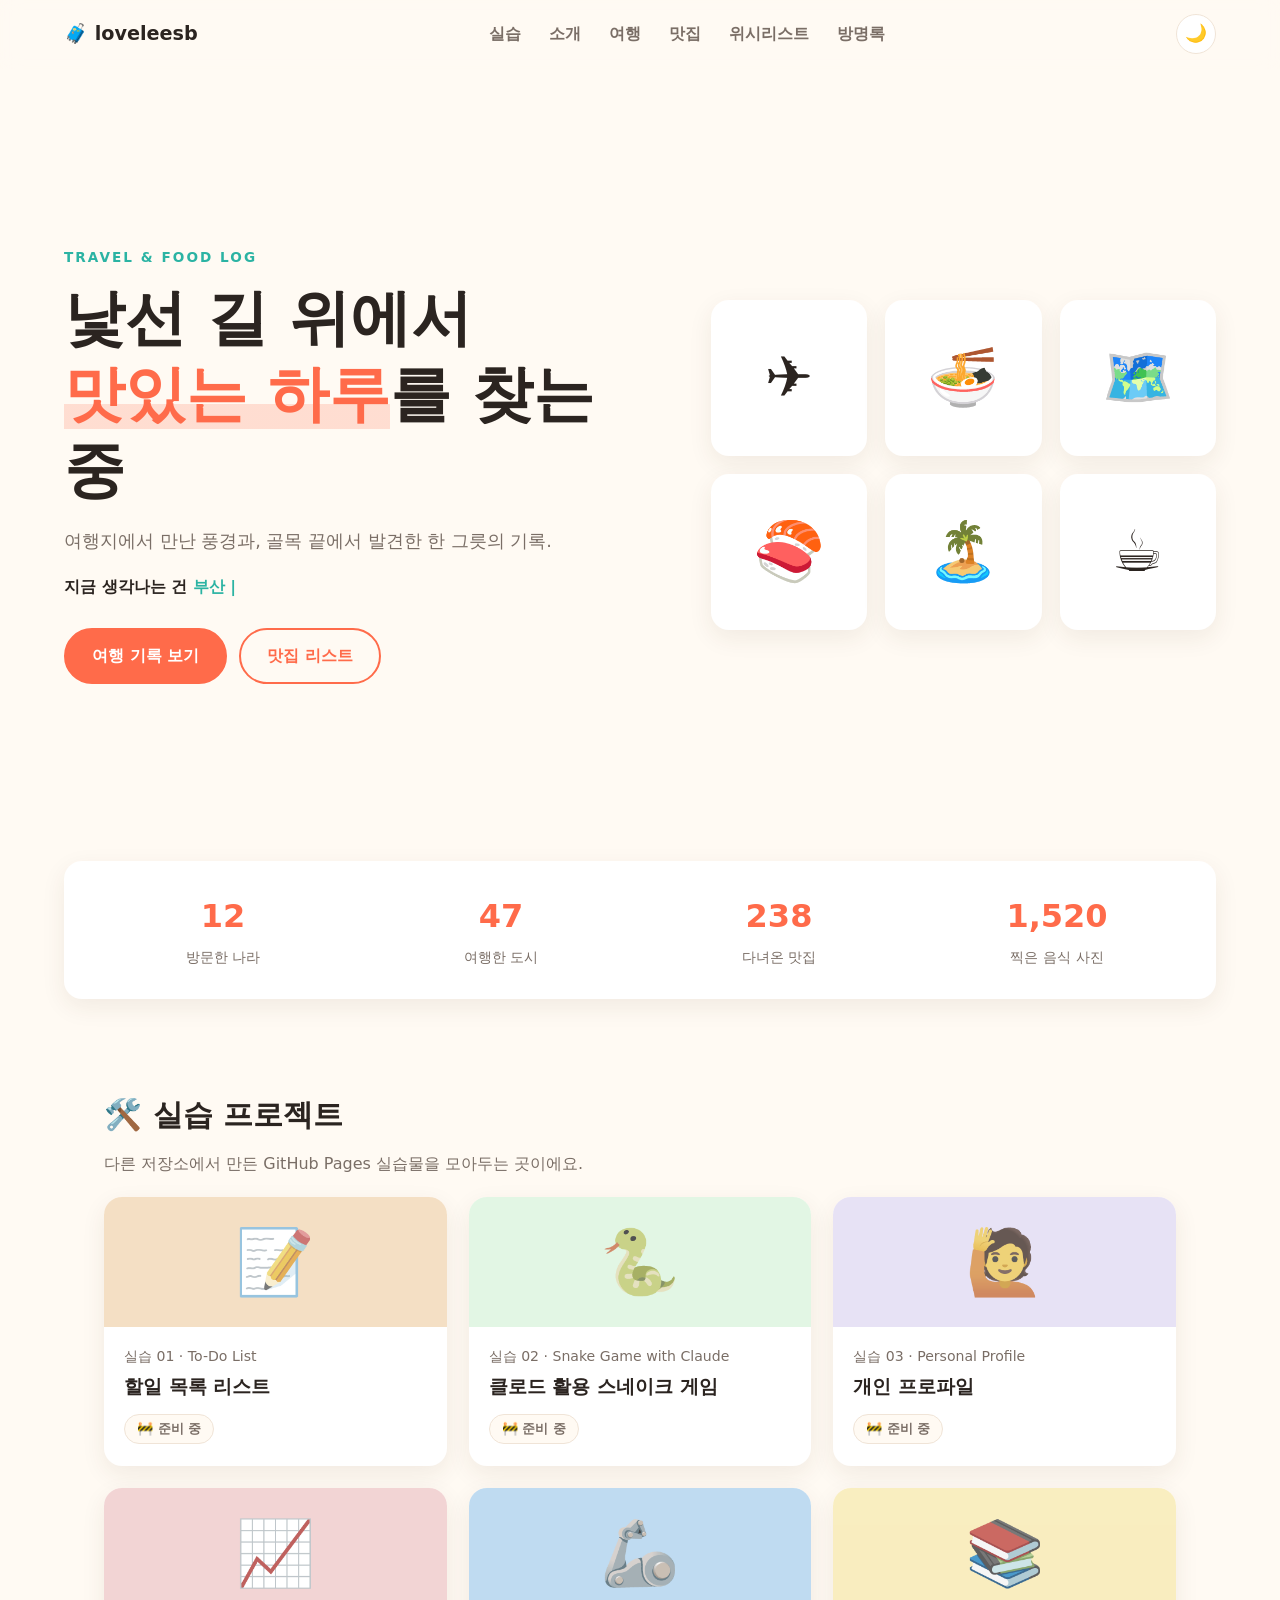
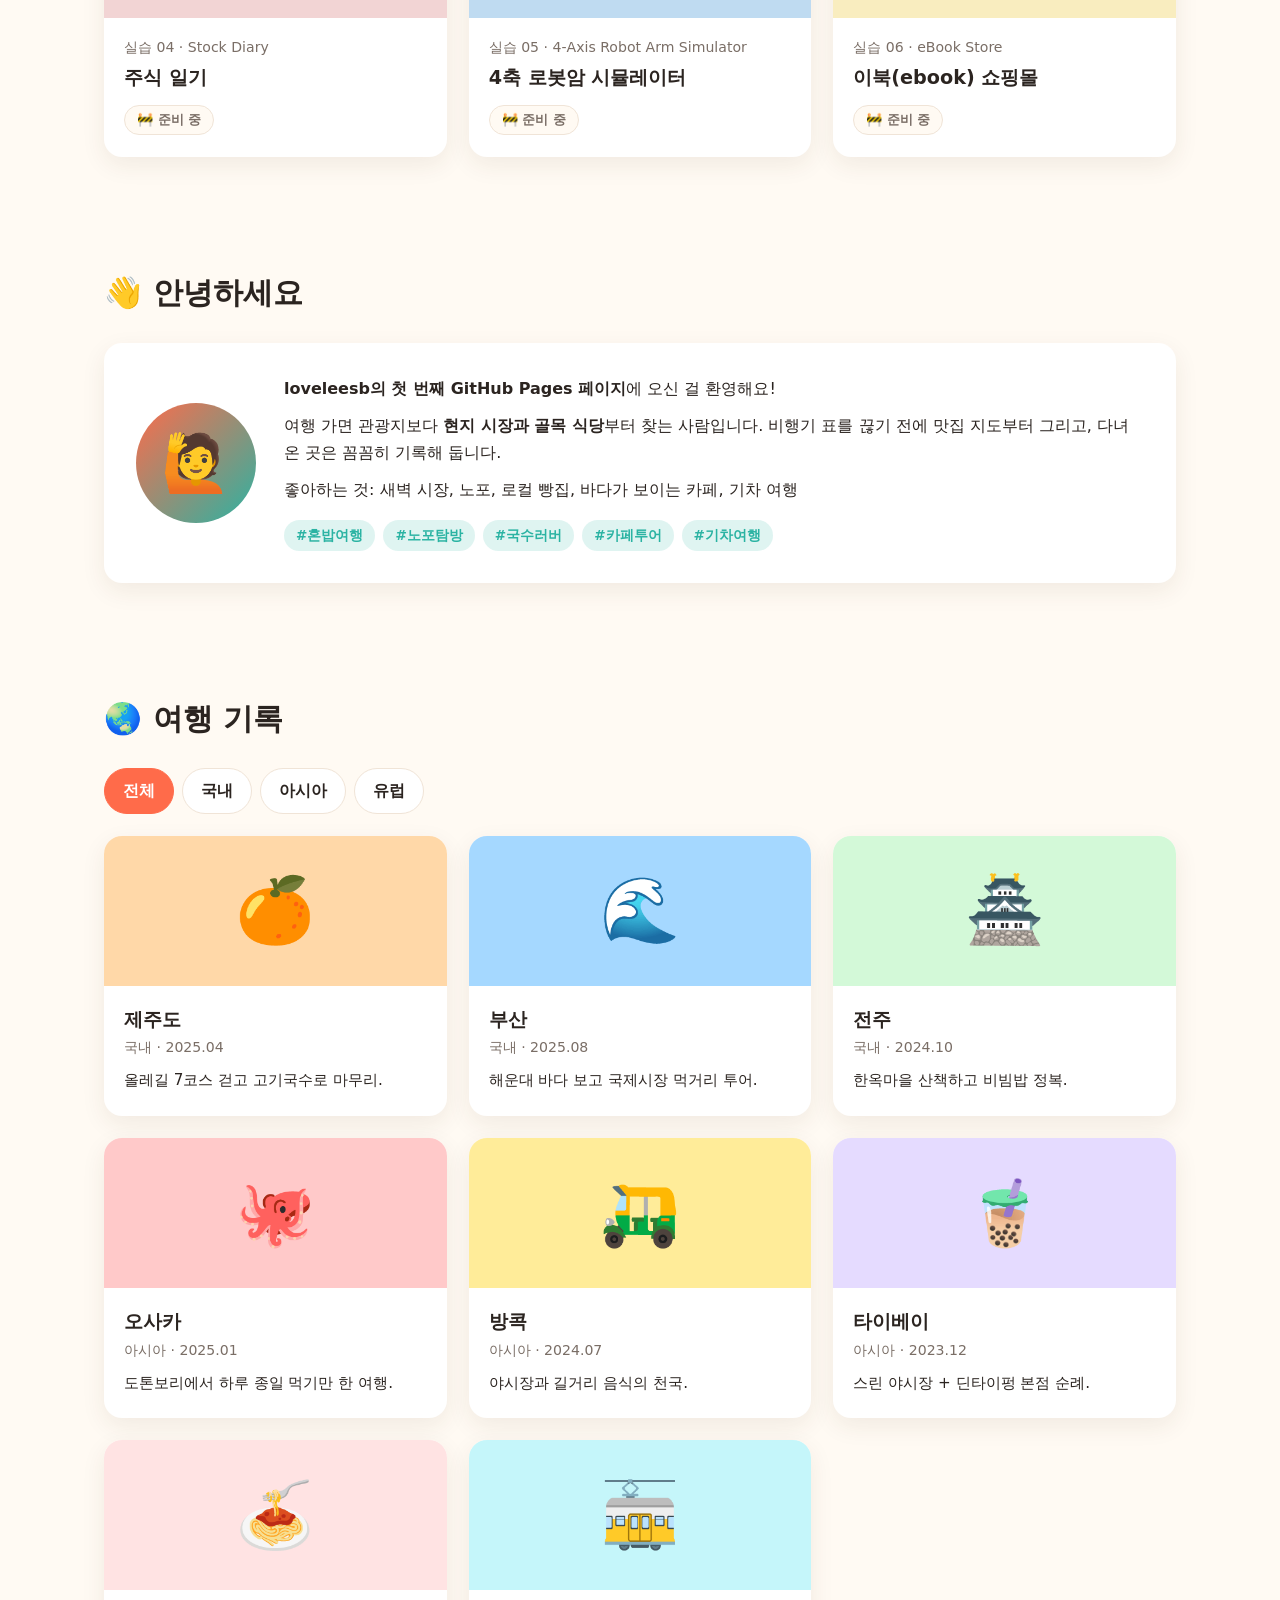
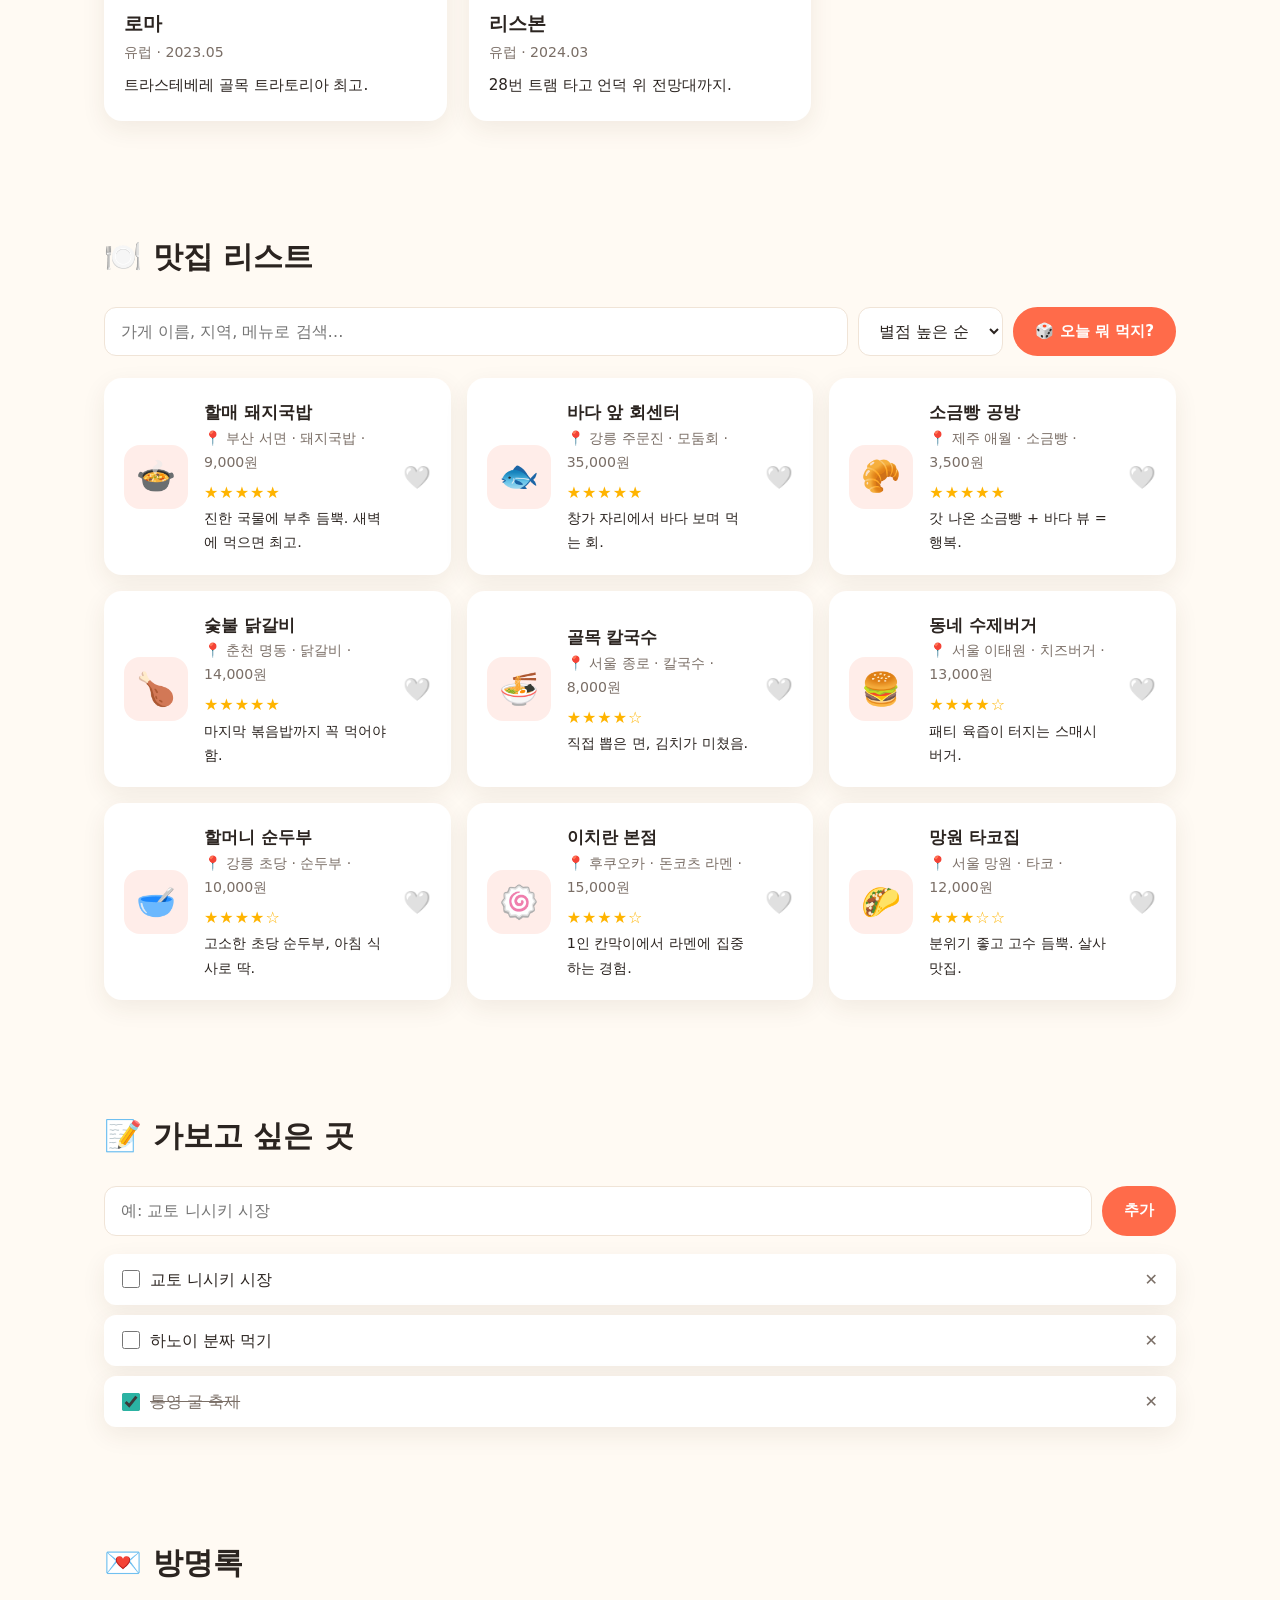
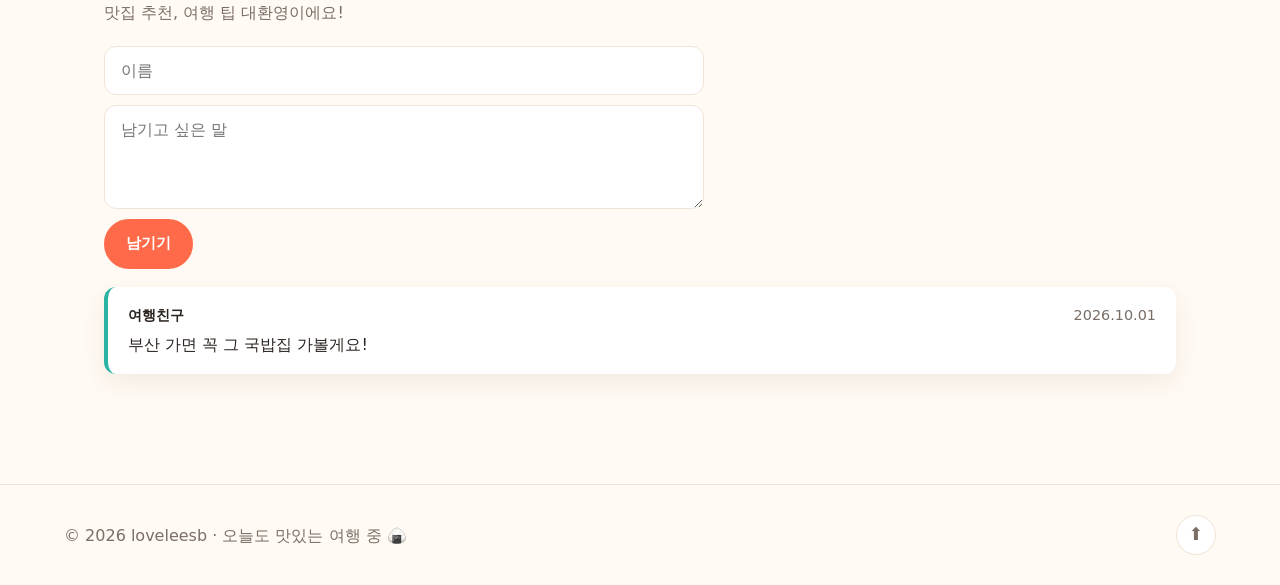
==== commit f41a7dc7: "Add practice projects card grid with 6 placeholder slots Co-Authored-By: Claude Opus 5.5 <noreply@an" ====
--- a/index.html
+++ b/index.html
@@ -13,6 +13,7 @@
     <a href="#home" class="logo">🧳 loveleesb</a>
     <nav>
       <ul class="nav-links" id="navLinks">
+        <li><a href="#projects">실습</a></li>
         <li><a href="#about">소개</a></li>
         <li><a href="#travel">여행</a></li>
         <li><a href="#food">맛집</a></li>
@@ -49,6 +50,63 @@
     <div class="stat"><strong class="count" data-target="47">0</strong><span>여행한 도시</span></div>
     <div class="stat"><strong class="count" data-target="238">0</strong><span>다녀온 맛집</span></div>
     <div class="stat"><strong class="count" data-target="1520">0</strong><span>찍은 음식 사진</span></div>
+  </section>
+
+  <!-- 실습 프로젝트 -->
+  <!-- 링크 연결 방법: 카드의 class에서 is-disabled와 aria-disabled를 지우고 href="https://..." 를 넣으세요 -->
+  <section class="section reveal" id="projects">
+    <h2 class="section-title">🛠️ 실습 프로젝트</h2>
+    <p class="section-desc">다른 저장소에서 만든 GitHub Pages 실습물을 모아두는 곳이에요.</p>
+    <div class="grid project-grid">
+      <a class="card project-card is-disabled" aria-disabled="true" data-url="">
+        <div class="card-cover" style="background:#ffd8a8">📝</div>
+        <div class="card-body">
+          <div class="card-meta">실습 01 · To-Do List</div>
+          <h3>할일 목록 리스트</h3>
+          <span class="badge">🚧 준비 중</span>
+        </div>
+      </a>
+      <a class="card project-card is-disabled" aria-disabled="true" data-url="">
+        <div class="card-cover" style="background:#d3f9d8">🐍</div>
+        <div class="card-body">
+          <div class="card-meta">실습 02 · Snake Game with Claude</div>
+          <h3>클로드 활용 스네이크 게임</h3>
+          <span class="badge">🚧 준비 중</span>
+        </div>
+      </a>
+      <a class="card project-card is-disabled" aria-disabled="true" data-url="">
+        <div class="card-cover" style="background:#e5dbff">🙋</div>
+        <div class="card-body">
+          <div class="card-meta">실습 03 · Personal Profile</div>
+          <h3>개인 프로파일</h3>
+          <span class="badge">🚧 준비 중</span>
+        </div>
+      </a>
+      <a class="card project-card is-disabled" aria-disabled="true" data-url="">
+        <div class="card-cover" style="background:#ffc9c9">📈</div>
+        <div class="card-body">
+          <div class="card-meta">실습 04 · Stock Diary</div>
+          <h3>주식 일기</h3>
+          <span class="badge">🚧 준비 중</span>
+        </div>
+      </a>
+      <a class="card project-card is-disabled" aria-disabled="true" data-url="">
+        <div class="card-cover" style="background:#a5d8ff">🦾</div>
+        <div class="card-body">
+          <div class="card-meta">실습 05 · 4-Axis Robot Arm Simulator</div>
+          <h3>4축 로봇암 시뮬레이터</h3>
+          <span class="badge">🚧 준비 중</span>
+        </div>
+      </a>
+      <a class="card project-card is-disabled" aria-disabled="true" data-url="">
+        <div class="card-cover" style="background:#ffec99">📚</div>
+        <div class="card-body">
+          <div class="card-meta">실습 06 · eBook Store</div>
+          <h3>이북(ebook) 쇼핑몰</h3>
+          <span class="badge">🚧 준비 중</span>
+        </div>
+      </a>
+    </div>
   </section>
 
   <!-- 소개 -->
--- a/style.css
+++ b/style.css
@@ -275,3 +275,16 @@
   .tags { justify-content: center; }
   .food-list { grid-template-columns: 1fr; }
 }
+
+/* ---------- 실습 프로젝트 ---------- */
+.project-card { display: block; position: relative; }
+.project-card .card-cover { height: 130px; }
+.project-card .card-body h3 { margin-top: 2px; }
+.badge {
+  display: inline-block; margin-top: 10px; padding: 3px 12px;
+  border-radius: 999px; font-size: 0.82rem; font-weight: 600;
+  background: var(--bg); border: 1px solid var(--border); color: var(--muted);
+}
+.project-card.is-disabled { cursor: not-allowed; }
+.project-card.is-disabled .card-cover { filter: grayscale(0.35); opacity: 0.85; }
+.project-card.is-disabled:hover { transform: none; box-shadow: var(--shadow); }
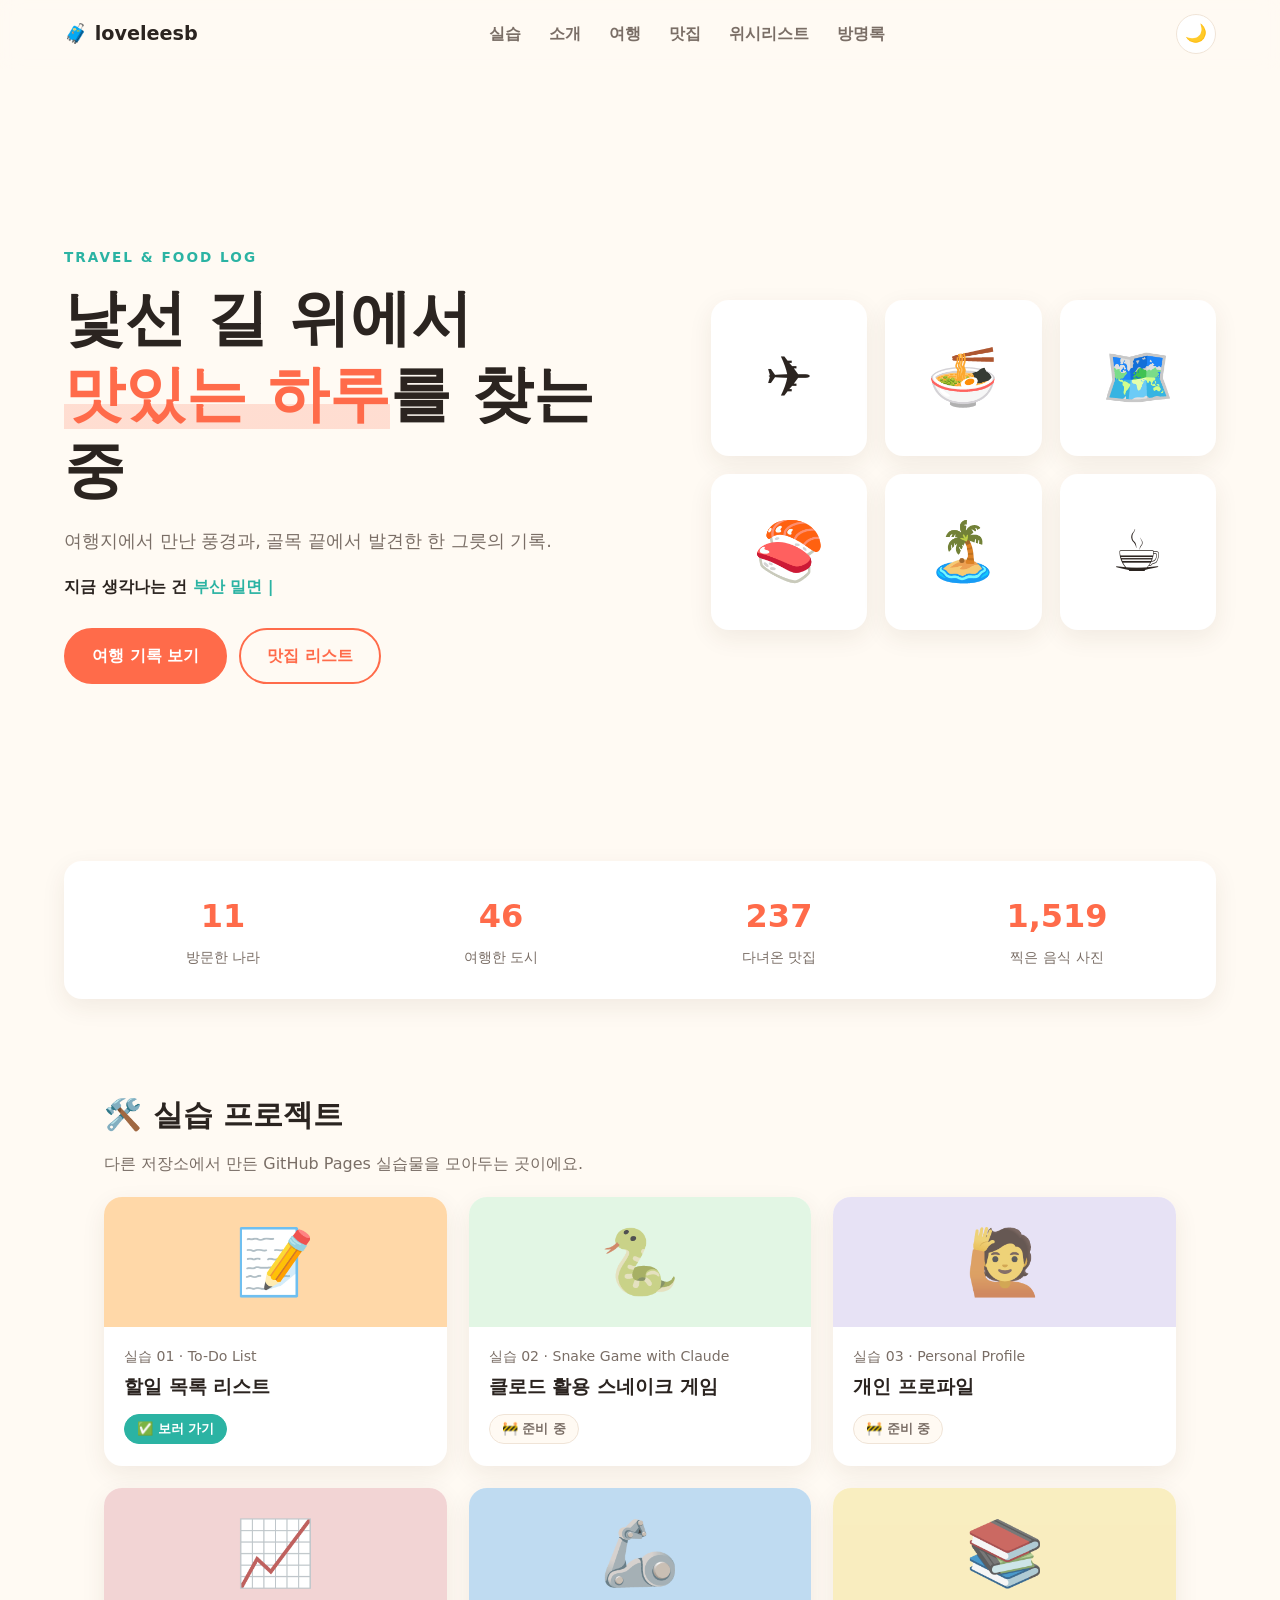
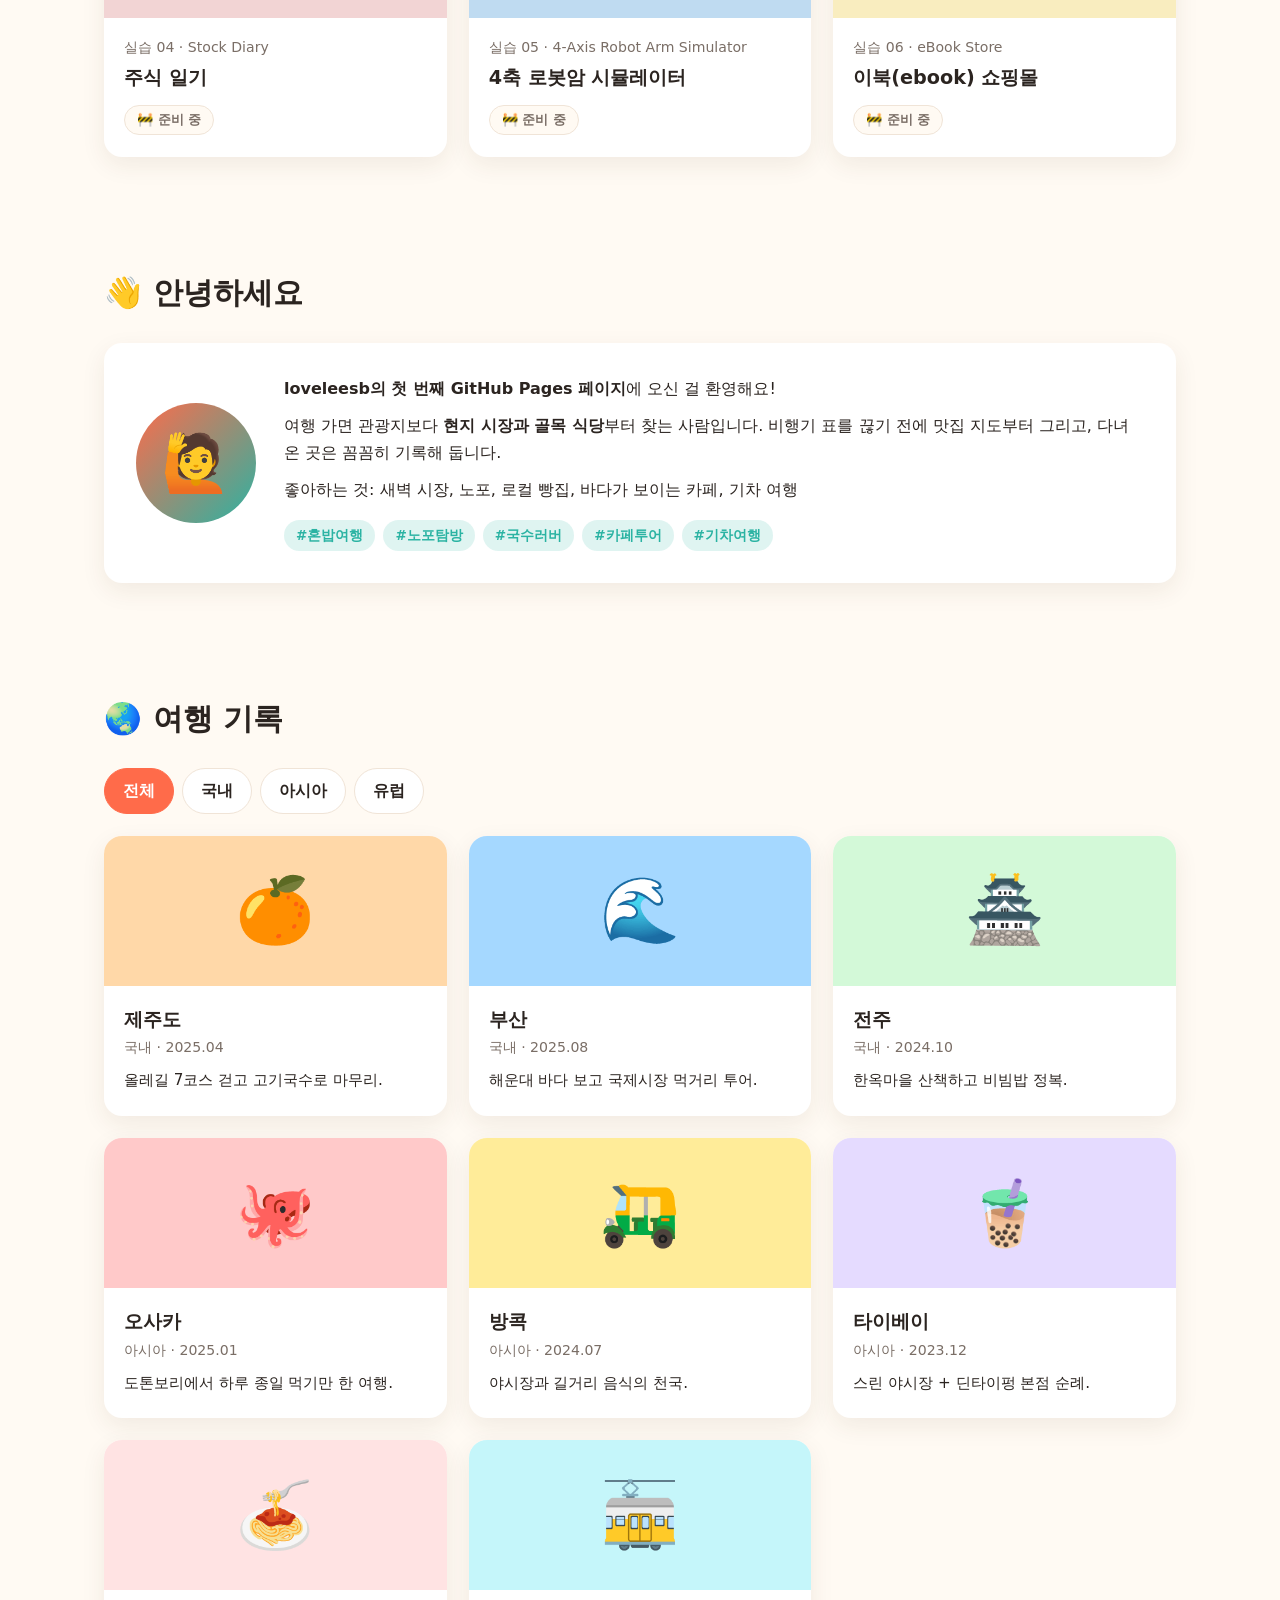
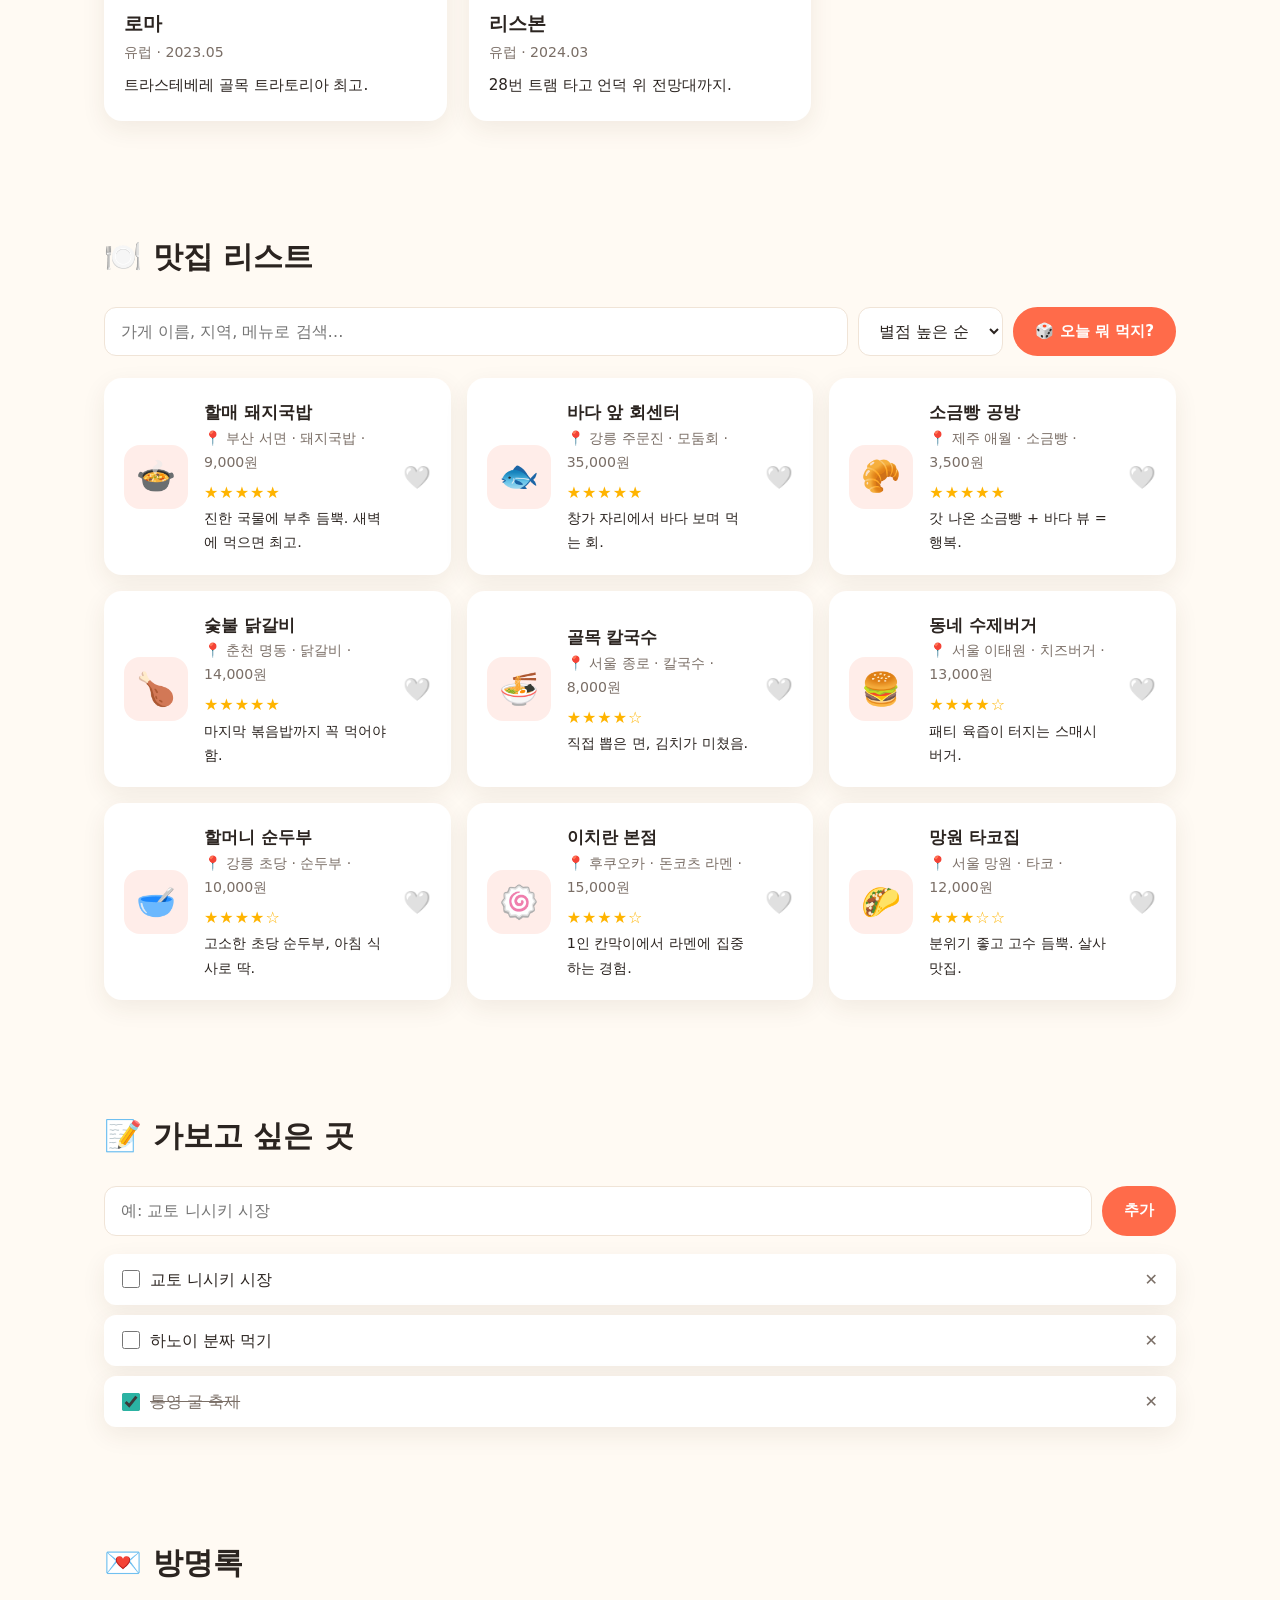
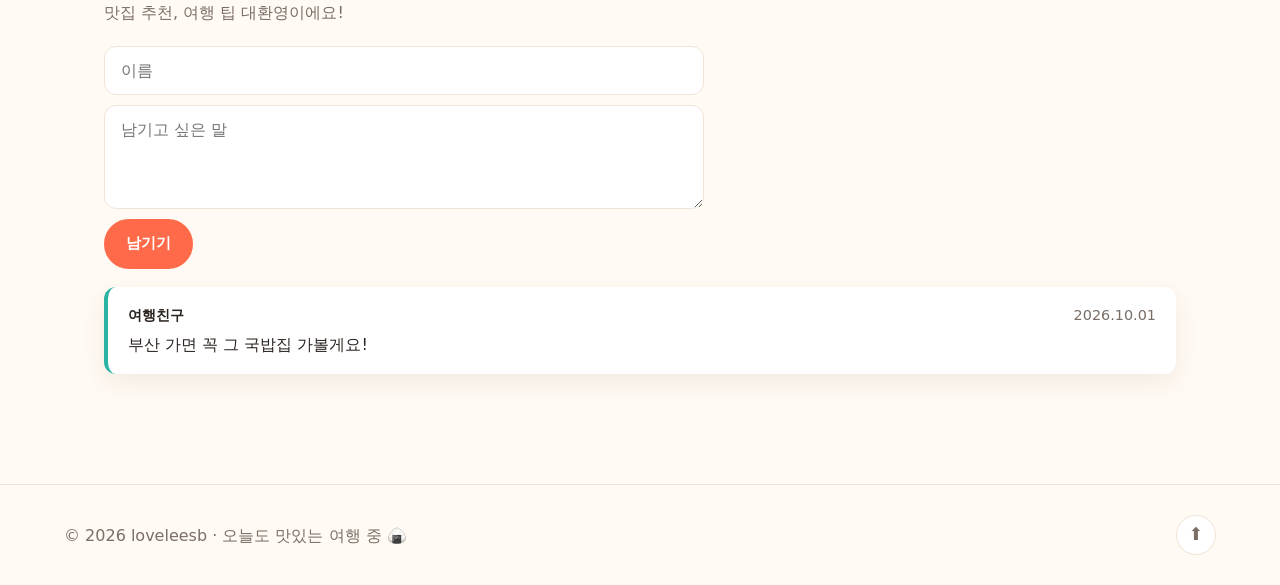
==== commit 405a692c: "Add to-do list practice project and link card 01 Co-Authored-By: Claude Opus 5.5 <noreply@anthropic." ====
--- a/index.html
+++ b/index.html
@@ -58,12 +58,12 @@
     <h2 class="section-title">🛠️ 실습 프로젝트</h2>
     <p class="section-desc">다른 저장소에서 만든 GitHub Pages 실습물을 모아두는 곳이에요.</p>
     <div class="grid project-grid">
-      <a class="card project-card is-disabled" aria-disabled="true" data-url="">
+      <a class="card project-card" href="todo/">
         <div class="card-cover" style="background:#ffd8a8">📝</div>
         <div class="card-body">
           <div class="card-meta">실습 01 · To-Do List</div>
           <h3>할일 목록 리스트</h3>
-          <span class="badge">🚧 준비 중</span>
+          <span class="badge live">✅ 보러 가기</span>
         </div>
       </a>
       <a class="card project-card is-disabled" aria-disabled="true" data-url="">
--- a/style.css
+++ b/style.css
@@ -288,3 +288,4 @@
 .project-card.is-disabled { cursor: not-allowed; }
 .project-card.is-disabled .card-cover { filter: grayscale(0.35); opacity: 0.85; }
 .project-card.is-disabled:hover { transform: none; box-shadow: var(--shadow); }
+.badge.live { background: var(--accent); border-color: var(--accent); color: #fff; }
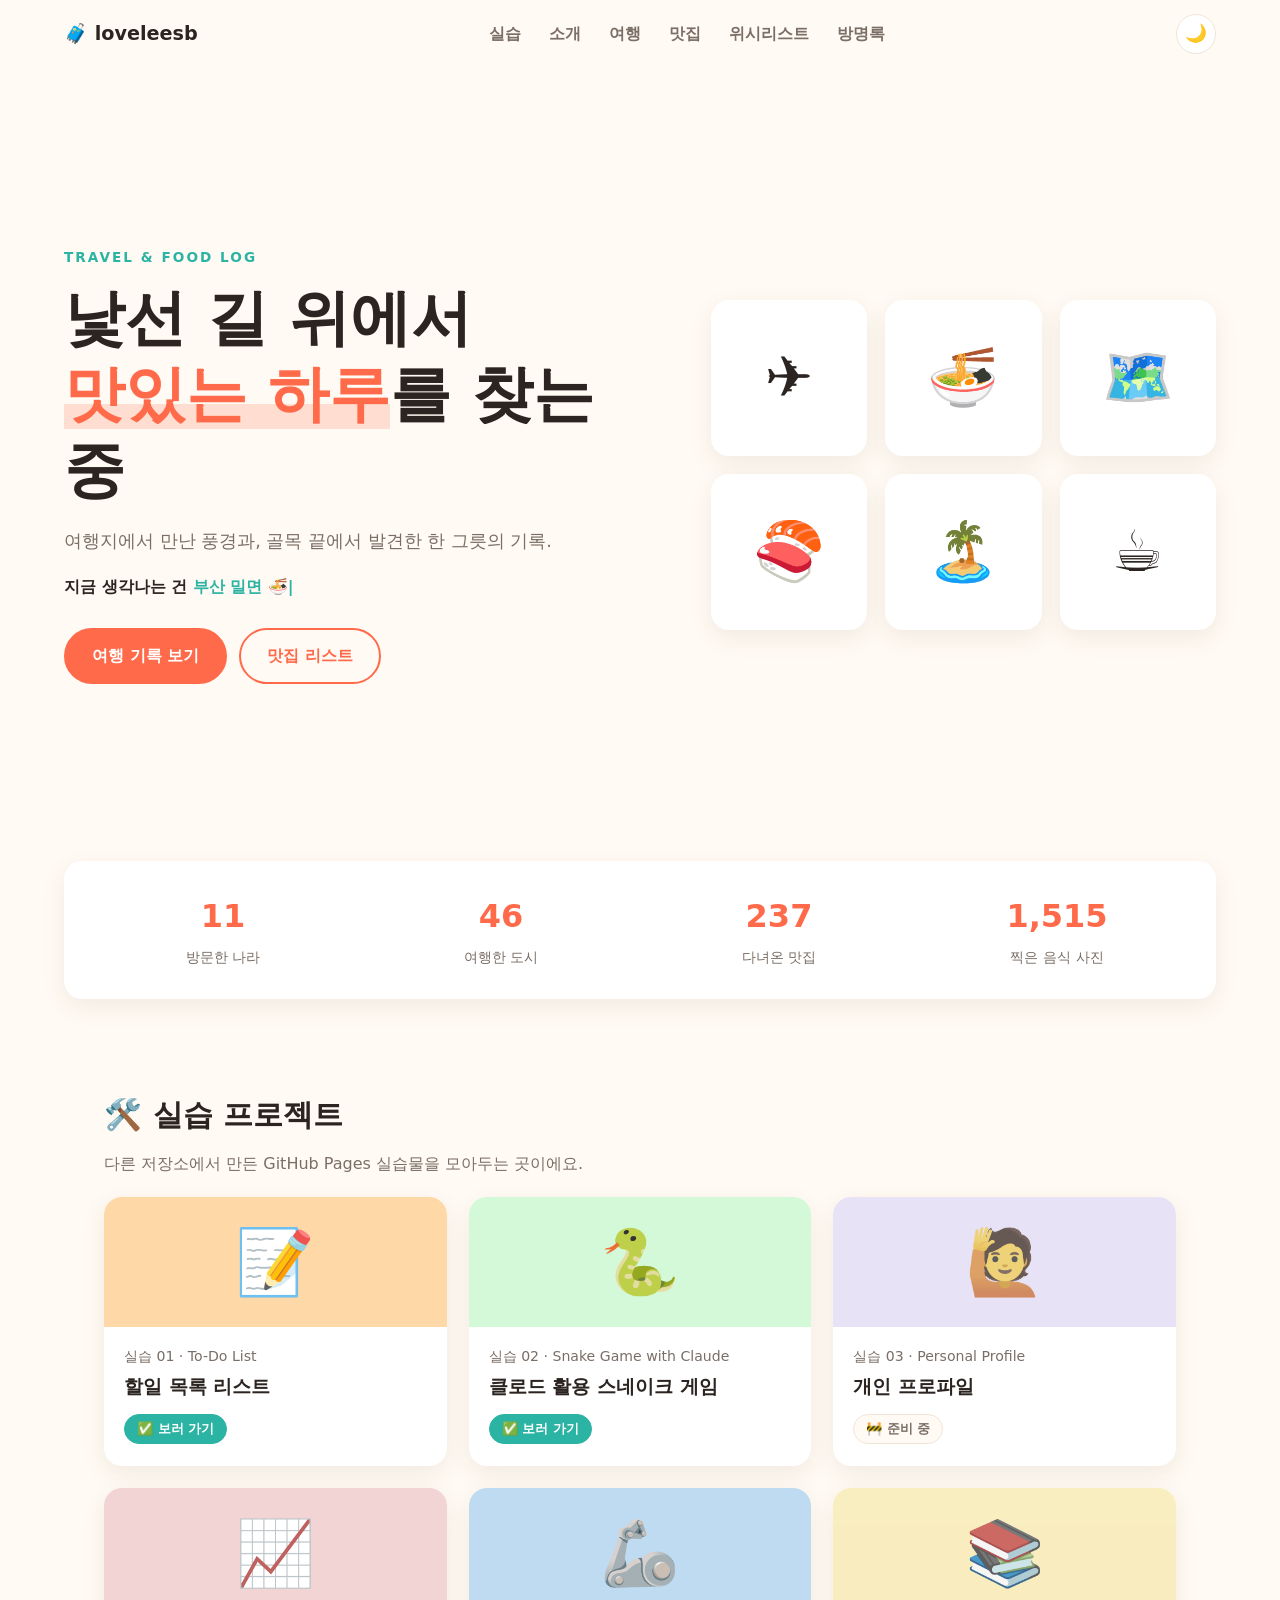
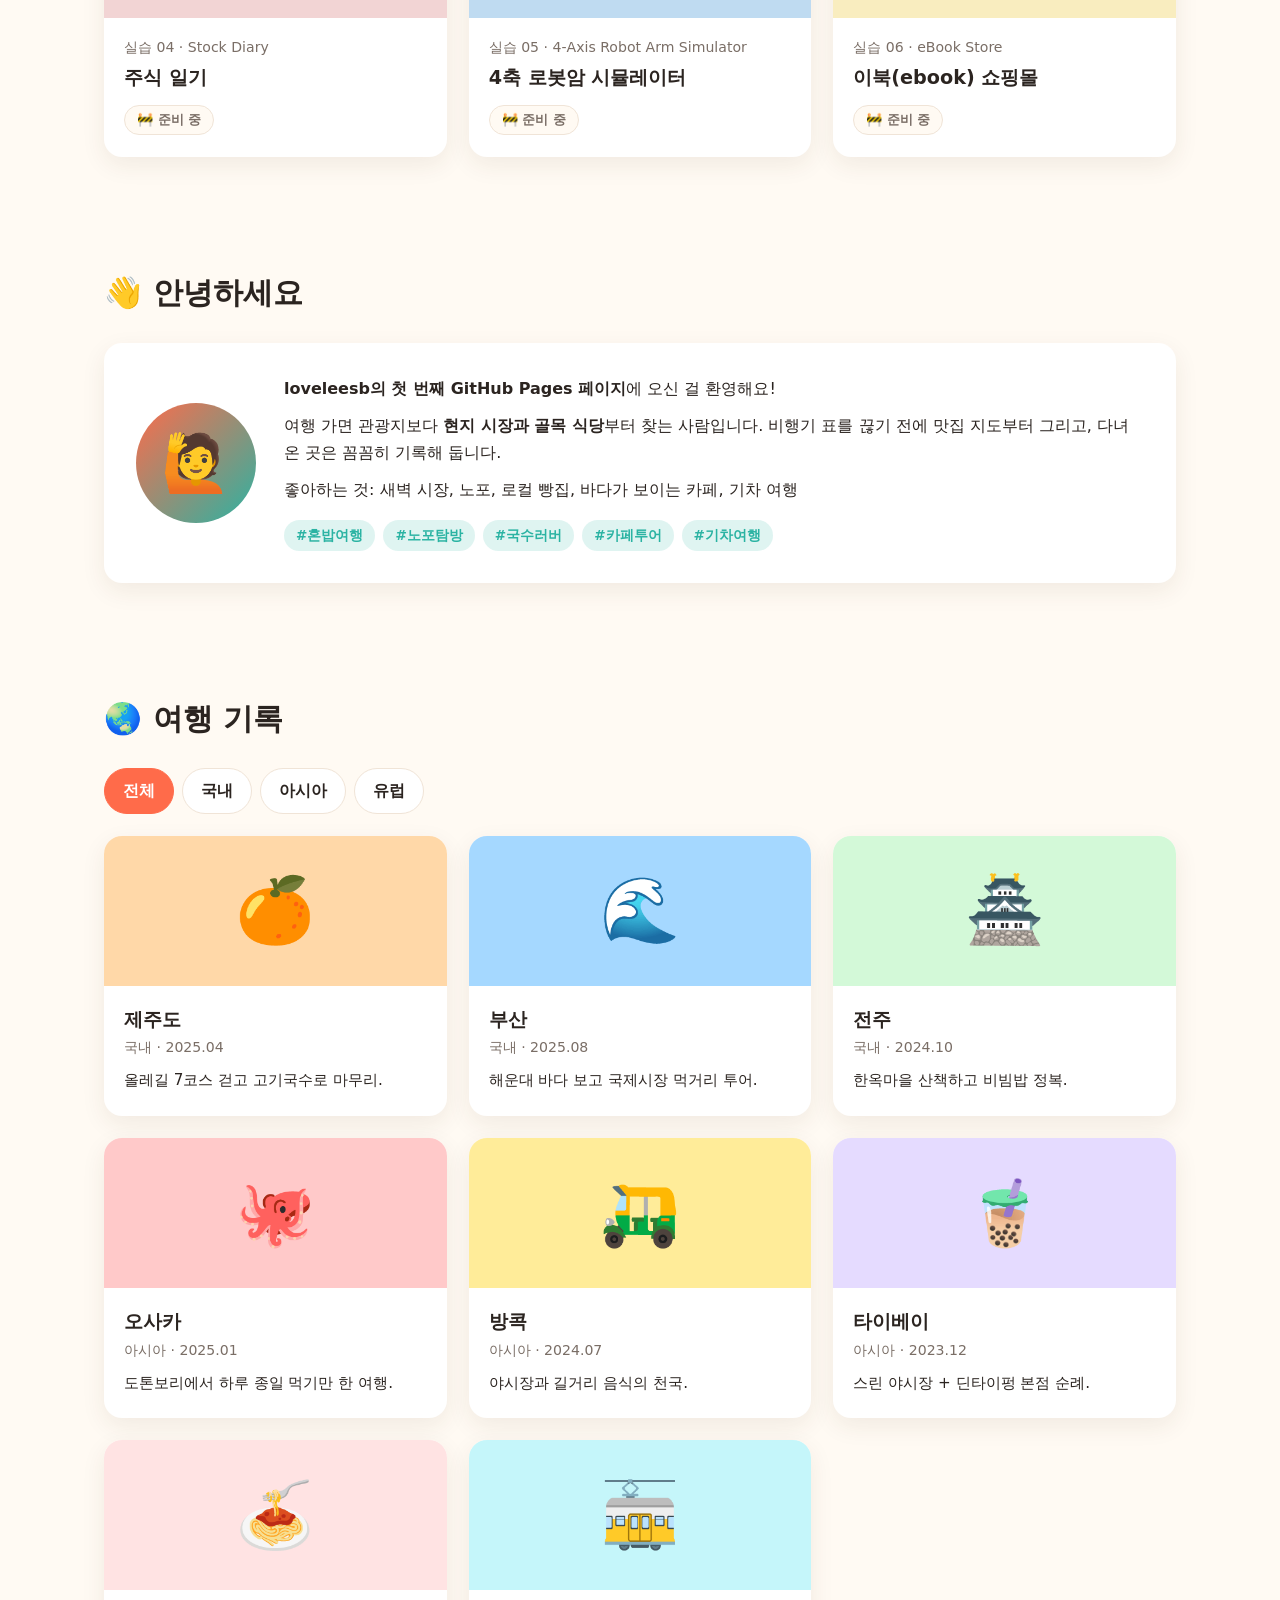
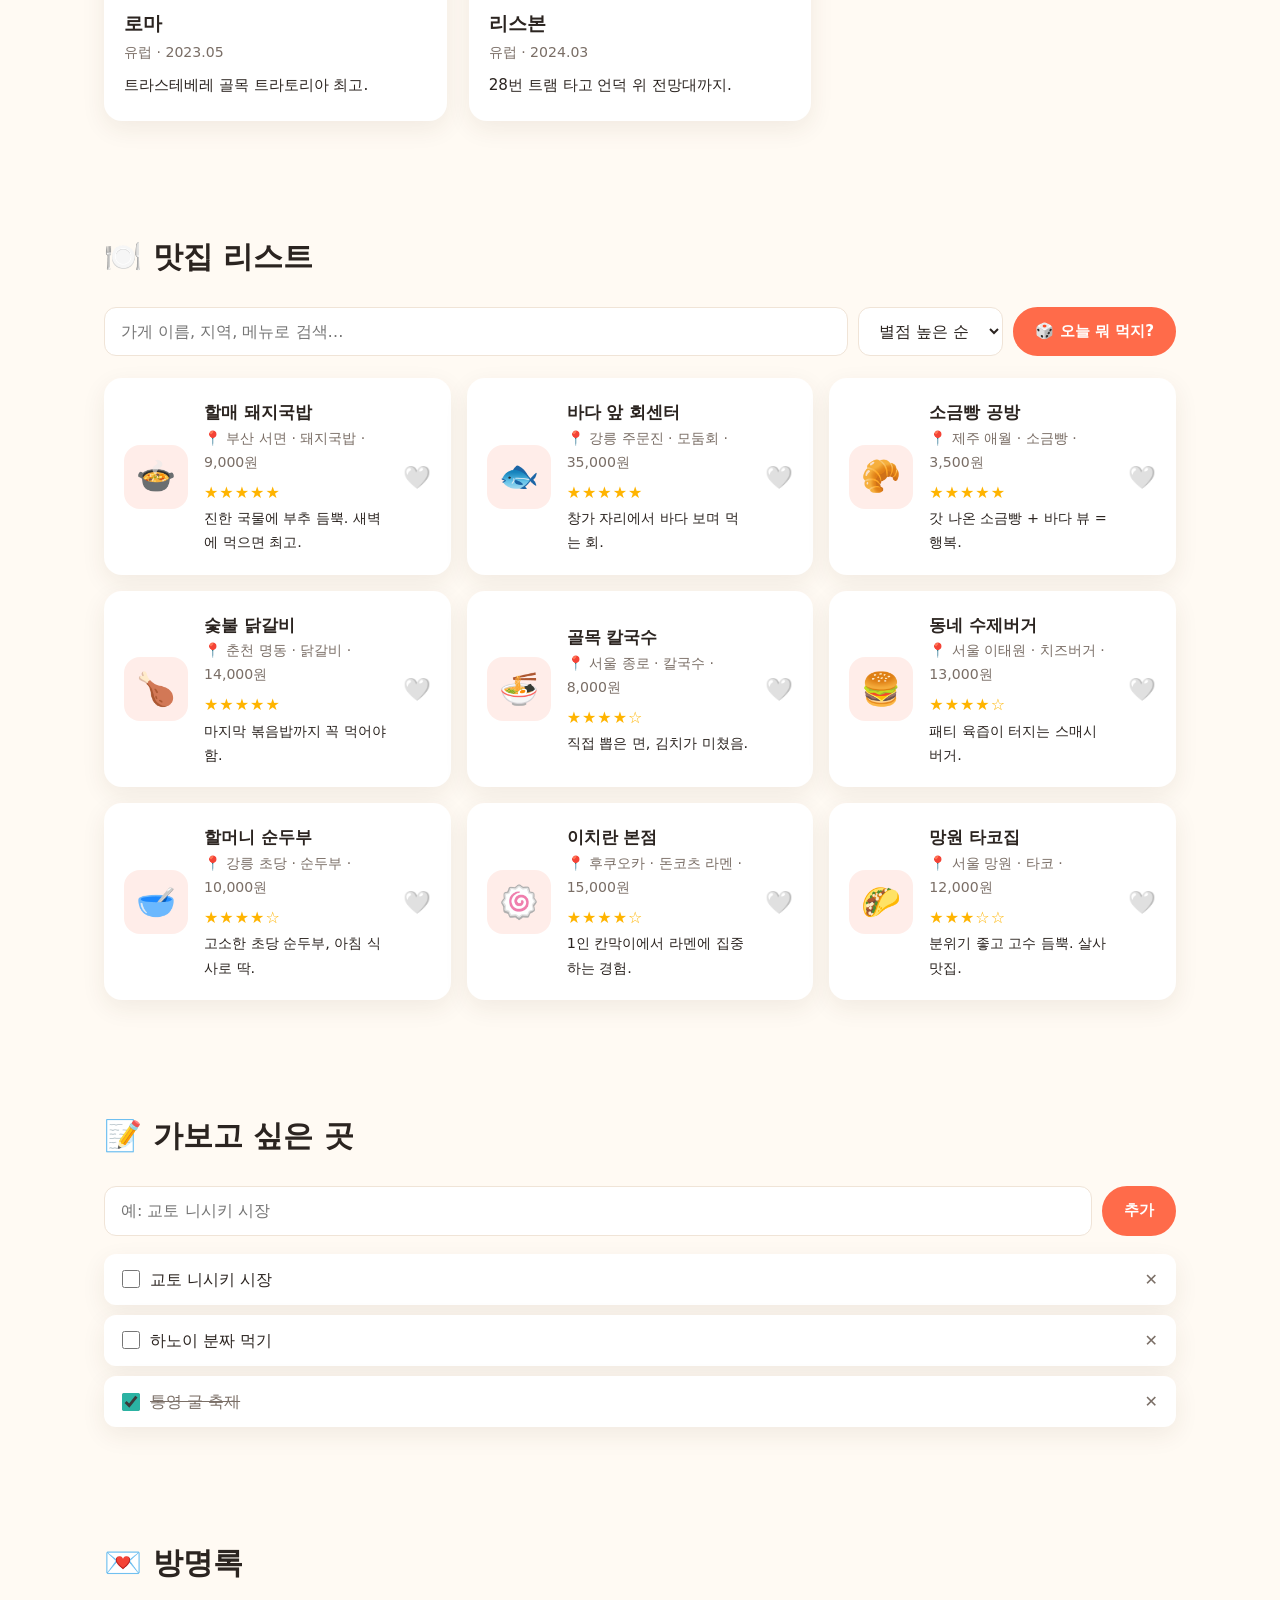
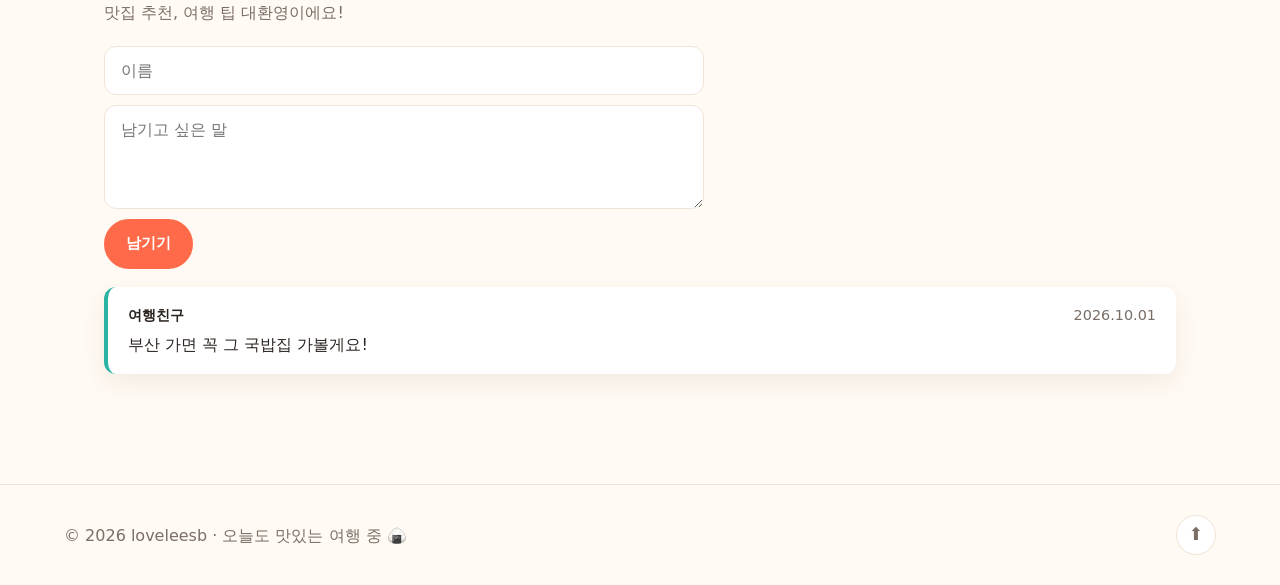
==== commit 1162f48c: "Add snake game practice project and link card 02 Co-Authored-By: Claude Opus 5.5 <noreply@anthropic." ====
--- a/index.html
+++ b/index.html
@@ -66,12 +66,12 @@
           <span class="badge live">✅ 보러 가기</span>
         </div>
       </a>
-      <a class="card project-card is-disabled" aria-disabled="true" data-url="">
+      <a class="card project-card" href="snake/">
         <div class="card-cover" style="background:#d3f9d8">🐍</div>
         <div class="card-body">
           <div class="card-meta">실습 02 · Snake Game with Claude</div>
           <h3>클로드 활용 스네이크 게임</h3>
-          <span class="badge">🚧 준비 중</span>
+          <span class="badge live">✅ 보러 가기</span>
         </div>
       </a>
       <a class="card project-card is-disabled" aria-disabled="true" data-url="">
